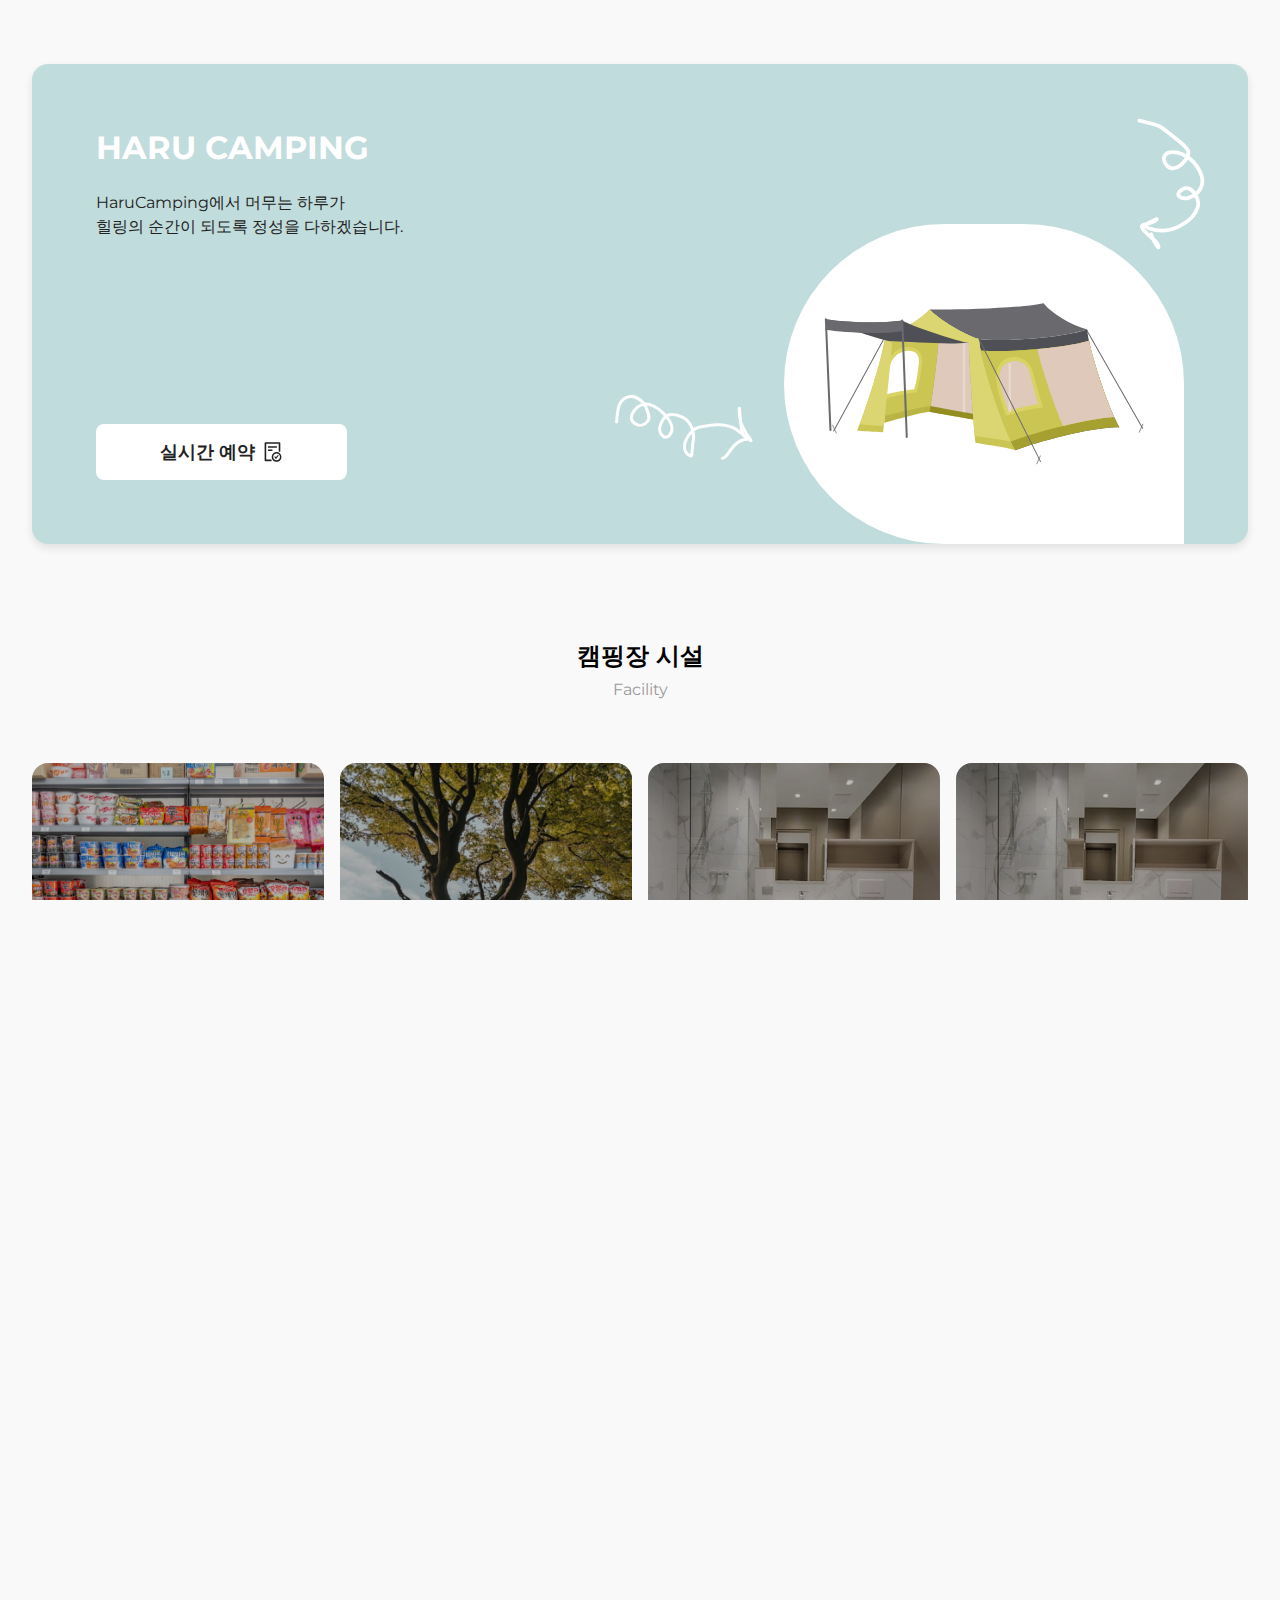
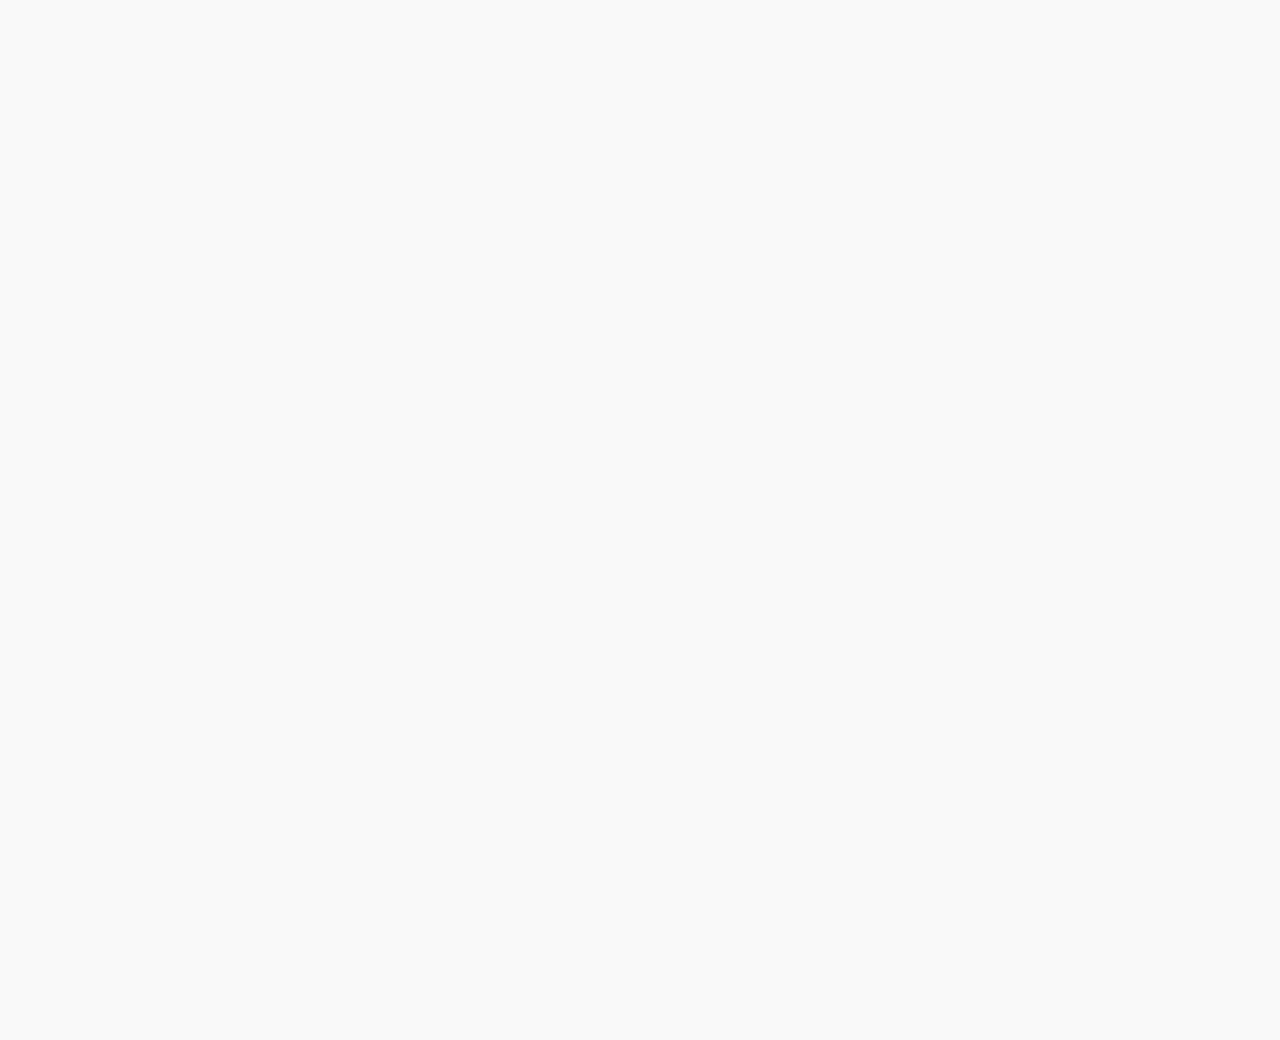
==== index.html @ 1211a619 "category del" ====
<!DOCTYPE html>
<html lang="ko">

<head>
    <title>HaruCamping</title>
    <meta charset="utf-8">
    <meta name="viewport" content="width=device-width, initial-scale=1.0, user-scalable=no, maximum-scale=1, viewport-fit=cover">

    <!-- 모바일 환경 설정 -->
    <meta name="color-scheme" content="light">
    <meta name="theme-color" content="#f9f9f9" media="(prefers-color-scheme: light)">
    <meta name="theme-color" content="#f9f9f9" media="(prefers-color-scheme: dark)">

    <!-- favicon -->
    <link rel="apple-touch-icon" sizes="180x180" href="images/Haru_auto-camping-logo.svg">
    <link rel="icon" type="image/png" sizes="96x96" href="images/Haru_auto-camping-logo.svg">
    <link rel="icon" type="image/png" sizes="32x32" href="images/Haru_auto-camping-logo.svg">
    <link rel="icon" type="image/png" sizes="16x16" href="images/Haru_auto-camping-logo.svg">

    <!-- <!- Google Fonts -> -->
    <link rel="stylesheet"
        href="https://fonts.googleapis.com/css2?family=Roboto:wght@100;200;300;400;500;600;700;900&display=swap">
    <link rel="stylesheet"
        href="https://fonts.googleapis.com/css2?family=Noto+Sans+KR:wght@100;200;300;400;500;600;700&display=swap">
    <link rel="stylesheet" type="text/css"
        href="https://cdn.jsdelivr.net/gh/orioncactus/pretendard/dist/web/static/pretendard.css" />
    <link
        href="https://fonts.googleapis.com/css2?family=Montserrat:ital,wght@0,100..900;1,100..900&family=Nanum+Myeongjo&display=swap" rel="stylesheet">


    <!-- Reset CSS and Custom Styles -->
    <link rel="stylesheet" href="css/common.css">
    <link rel="stylesheet" href="css/index.css">
    <link rel="stylesheet" href="css/layout.css">
    <link rel="stylesheet" href="css/reset.css">

    <script src="https://code.jquery.com/jquery-latest.min.js"></script>
    <script src="js/common.js"></script>
    <script src="js/index.js"></script>
    <script src="js/pages.js"></script>

</head>

<body>
    <div class="wrap">
        <header id="header-wrap">
        </header>
        <div id="popup" class="popup">
            <div class="dialog-inner">
                    <div class="popup-img">
                        <img src="images/building-5084075_1920.jpg" alt="popup-img">
                    </div>
                        <div class="close-btn-wrap">
                            <!-- <button class="detail-btn" type="button">
                                상세보기
                            </button> -->
                            <div class="no-show-wrap">
                                <label class="no-show-24hour">
                                    <input type="checkbox" id="no-show-today">
                                    24시간 동안 보지 않기
                                </label>
                                <button class="close-btn">닫기</button>
                            </div>
                        </div>
            </div>
        </div>
        <main class="banner-wrap">
            <div class="main-inner home-banner">
                <article class="inner-container">
                    <h2 class="banner-title">
                        HARU CAMPING
                        <p class="banner-desc">HaruCamping에서 머무는 하루가<br>힐링의 순간이 되도록 정성을 다하겠습니다.</p>
                    </h2>
                        <a class="reserve-btn" href="reservation.html">
                            실시간 예약
                            <i>
                                <img src="images/reserve-icon.svg" alt="arrow-right">
                            </i>
                        </a>
                    <div class="tent-content">
                        <i class="tent-arrow-top">
                            <img src="images/spring_arrow-top.svg" alt="텐트">
                        </i>
                        <div class="tent-wrap">
                            <!-- <div class="palette"> -->
                                <img src="images/tent-img.svg" alt="텐트">
                            <!-- </div> -->
                        </div>
                        <i class="tent-arrow-left">
                            <img src="images/spring_arrow-left.svg" alt="텐트">
                        </i>
                    </div>
                </article>
            </div>
        </main>
        <section class="facility-wrap index-layout">
            <div class="section-inner">
                <article class="inner-container" role="facility">
                    <h2 class="category-title">
                        캠핑장 시설
                        <p class="category-title-en">Facility</p>
                    </h2>
                        <ul class="facility-list card-list">
                            <li class="facility-card">
                                <a class="card-img" href="explore/mart.html">
                                    <img src="images/Mart.png" alt="매점 내부">
                                </a>
                                <div class="card-info">
                                    <span>매점</span>
                                    <p>Mart</p>
                                </div>
                            </li>
                            <li class="facility-card">
                                <a class="card-img" href="explore/amenities.html">
                                    <img src="images/rest area_bg.png" alt="매점 내부">
                                </a>
                                <div class="card-info">
                                    <span>편의시설</span>
                                    <p>Amenities</p>
                                </div>
                            </li>
                            <li class="facility-card">
                                <a class="card-img" href="explore/facility.html">
                                    <img src="images/toilet_bg.png" alt="매점 내부">
                                </a>
                                <div class="card-info">
                                    <span>산책로/포토존</span>
                                    <p>Rest Area</p>
                                </div>
                            </li>
                            <li class="facility-card">
                                <a class="card-img" href="explore/facility.html">
                                    <img src="images/toilet_bg.png" alt="매점 내부">
                                </a>
                                <div class="card-info">
                                    <span>미정</span>
                                    <p>UnKnown</p>
                                </div>
                            </li>
                        </ul>
                        <div class="moreview">
                            <a href="explore/facility.html" class="moreview-link">
                                View more
                                <i>
                                    <img src="images/ArrowRight.svg" alt="arrow-right">
                                </i>
                            </a>
                        </div>
                </article>
                <article class="inner-container phrase-layout" role="Phrase">
                    <div class="phrase-img">
                        <img src="images/phrase-img.png" alt="텐트">
                    </div>
                    <div class="phrase-desc">
                        <p class="phrase-title">HaruCamping</p>
                        <h2 class="phrase-slogan">
                            배우고자 하는 사람은 먼저 책을 읽고,<br>배운 것을 바로잡기 위해 여행을 떠나야 한다.
                        </h2>
                        <hr>
                        <p class="phrase-desc">
                            잊혀지지 않는 좋은 추억들로 <br>더 많이 채워지며 <br>즐거운 여행이 될 수 있기를 바랍니다.
                        </p>
                    </div>
                </article>
                <article class="inner-container rule-layout" role="Phrase">
                    <h2 class="category-title">
                        고객지원 및 소식
                        <p class="category-title-en">Help Center and Updates</p>
                    </h2>
                        <ul class="card-list rule-list">
                            <li class="card-item">
                                <a href="rule/info.html">
                                    <i class="rule-icon">
                                        <img src="images/info-icon.svg" alt="캠핑장 이용 시간">
                                    </i>
                                    <div class="card-info">
                                        <span>이용 안내</span>
                                        <p >Use Information</p>
                                    </div>
                                </a>
                            </li>
                            <li class="card-item">
                                <a href="rule/faq.html">
                                    <i class="rule-icon">
                                        <img src="images/faq-icon.svg" alt="캠핑장 이용 시간">
                                    </i>
                                    <div class="card-info">
                                        <span>자주묻는 질문</span>
                                        <p>FAQ</p>
                                    </div>
                                </a>
                            </li>
                            <li class="card-item">
                                <a href="rule/notice.html">
                                    <i class="rule-icon">
                                        <img src="images/Notice-icon.svg" alt="캠핑장 이용 시간">
                                    </i>
                                    <div class="card-info">
                                        <span>공지사항</span>
                                        <p>Notice</p>
                                    </div>
                                </a>
                            </li>
                        </ul>
                </article>
                <article class="inner-container map-layout" role="Phrase">
                    <h2 class="category-title">
                        캠핑장 배치도
                        <p class="category-title-en">Layout Map</p>
                    </h2>
                    <div class="map-wrap">
                            <a class="view-detail" href="map.html">View detail
                                    <i><img src="images/chevron-right.svg" alt="arrow-right"></i>
                            </a>
                            <div class="map"><img src="images/camping_map.svg" alt="캠핑장 배치도"></div>
                        </div>
                </article>
            </div>
        </section>
        <footer id="footer-wrap">
        </footer>
    </div>
</body>

</html>
---- css/common.css ----
html {
    scroll-behavior: smooth;
    /* scroll-padding-top: 144px; */
}

#view-category {
    scroll-margin-top: 240px;
}

#header-wrap {
    position: sticky;
    top: 0;
    margin-inline: auto;
    /* margin-top: 32px; */
    z-index: 99;
    padding: 32px 32px 0 32px;
    display: flex;
    width: 100%;
    justify-content: center;
    box-sizing: border-box;
    font-family: "Montserrat", sans-serif;
    color: var(--general-text-color);

    .header_inner {
        margin: 0 auto;
        width: 100%;
        padding: 16px 32px;
        max-width: 1280px;
        background-color: var(--point-bgc);
        box-shadow: var(--general-box-shadow);
        display: flex;
        height: 80px;
        justify-content: space-between;
        align-items: center;
        border-radius: 16px;
        backdrop-filter: blur(8px);

        .header-left {
            display: flex;
            align-items: center;
            gap: 32px;

            .header-logo {
                display: flex;
                align-items: center;

                a {
                    min-width: 96px;

                    img {
                        width: 100%;
                        height: 100%;
                    }
                }
                span {
                    display: flex;
                    font-size: 2rem;
                    font-weight: 700;
                    p {
                        font-size: 1rem;
                    }
                }
            }

            ul.nav-list {
                display: flex;
                align-items: center;
                gap: 16px;

                li {
                    position: relative;
                    display: flex;
                    justify-content: center;
                    align-items: center;
                    width: 80px;
                    height: 48px;
                    cursor: pointer;

                    &::after {
                        content: '';
                        position: absolute;
                        bottom: 0;
                        left: 50%;
                        width: 0;
                        height: 3px;
                        background-color: #222;
                        transition: width 0.3s ease;
                        transform: translateX(-50%);
                    }

                    &:hover {

                        &::after {
                            width: 100%;
                        }

                        .nav-2depth-wrap {
                            display: flex;
                            opacity: 1;
                            visibility: visible;
                            transform: translateY(0);
                            transition: opacity 0.5s, visibility 0.5s, transform 0.5s;

                            .nav-2depth {
                                transition: opacity 0.5s, visibility 0.5s, transform 0.5s;

                                a:hover {
                                    /* color: #fff; */
                                    background-color: var(--general-bgc);
                                }
                            }

                        }
                    }

                    .nav-name {
                        font-size: 1rem;
                        font-weight: 600;
                        cursor: pointer;
                        font-size: 1rem;
                        line-height: 1.5;

                    }

                    .nav-2depth-wrap {
                        position: absolute;
                        top: 100%;
                        display: flex;
                        opacity: 0;
                        visibility: hidden;
                        min-width: fit-content;

                        /* test code */
                        /* opacity: 1; */
                        /* visibility: visible; */

                        padding-top: 32px;
                        width: 100%;
                        transform: translateY(-16px);

                        .nav-2depth {
                            background-color: var(--point-bgc);
                            padding: 4px;
                            gap: 4px;
                            border-radius: 8px;
                            width: 100%;
                            display: flex;
                            flex-direction: column;
                            gap: 4px;
                            box-shadow: var(--general-box-shadow);
                        }

                        a {
                            padding: 8px 12px;
                            width: 100%;
                            font-size: 1rem;
                            border-radius: 4px;
                            text-wrap: nowrap;
                        }
                    }

                }

            }
        }
    }

    .header-right {
        display: none;
        align-items: center;
        gap: 24px;

        .mobile-menu {

            button {
                min-width: 24px;
                min-height: 24px;
                display: flex;
                justify-content: center;
                align-items: center;
            }
        }

    }
}

#footer-wrap {
    z-index: 999;
    background-color: #fff;
    padding: 64px 32px;
    font-family: "Montserrat", sans-serif;

    .footer-inner {
        display: flex;
        flex-direction: column;
        gap: 32px;
        margin: 0 auto;
        width: 100%;
        max-width: 1280px;

        .footer-desc {
            display: flex;
            justify-content: space-between;

            .footer-left {
                display: flex;
                flex-direction: column;
                gap: 32px;

                .faq-list {
                    display: flex;
                    gap: 32px;

                    li {
                        position: relative;
                        display: flex;
                        align-items: center;

                        &:not(:last-child)::after {
                            position: absolute;
                            content: '';
                            display: block;
                            width: 1px;
                            height: 16px;
                            background-color: #222;
                            right: -16px;
                            top: 50%;
                            transform: translateY(-50%);
                        }
                    }
                }

                .info-list {
                    display: flex;
                    flex-direction: column;
                    gap: 8px;

                    p {
                        font-size: 1rem;
                        line-height: 1.25;
                        color: var(--sub-text-color-666);

                        &.info-name {
                            font-weight: 700;
                            color: var(--general-text-color);
                        }
                    }
                }

                .sns-list {
                    display: flex;
                    gap: 16px;

                    li {
                        a {
                            width: 32px;
                            height: 32px;
                            border-radius: 50%;
                            background-color: #eee;
                            display: flex;
                            justify-content: center;
                            align-items: center;
                        }
                    }
                }
            }

            .footer-right {
                display: flex;
                flex-direction: column;
                gap: 16px;

                .support {
                    display: flex;
                    flex-direction: column;
                    gap: 16px;
                    font-size: 1rem;

                    b {
                        color: var(--general-text-color);
                    }

                    p {
                        color: var(--sub-text-color-666);
                    }
                }
            }
        }
        .footer-copyright {
            display: flex;
            /* justify-content: center; */
            font-size: 12px;
            color: var(--sub-text-color-999);
        }

    }
}




@media (max-width: 768px) {
    html {
        font-size: 14px;
    }

    #view-category {
        scroll-margin-top: 144px;
    }

    #header-wrap {
        padding: 16px 16px 0 16px;
        top: 0;
        /* margin-top: 16px; */
        .header_inner {
            padding: 0 16px;
            height: 64px;
            border-radius: 8px;

            .header-left {
                .header-logo {
                    a {
                        min-width: 64px;
                    }
                }
            }

            .header-nav {
                display: none;
            }

            .header-right {
                display: flex;
                position: relative;
                .mobile-menu {
                    .menu-btn {
                        background: url("../images/tab_menu.svg") center / contain no-repeat;
                        &.active {
                            background: url("../images/close-icon.svg") center / contain no-repeat;
                        }
                    }

                    .menu-list {
                        position: absolute;
                        padding: 8px;
                        background-color: #fff;
                        box-shadow: var(--general-box-shadow);
                        border-radius: 8px;
                        top: 54px;
                        right: -16px;
                        display: none;
                        flex-direction: column;
                        width: calc(100vw - 32px);

                        &.active {
                            display: flex;
                        }

                        li {
                            width: 100%;


                            .menu-category {
                                display: flex;
                                align-items: center;
                                justify-content: space-between;
                                /* text-wrap: nowrap; */
                                width: 100%;
                                padding: 12px 16px;
                                border-radius: 4px;
                                font-size: 16px;
                        /* margin-bottom: 8px; */

                                /* line-height: 1.5; */

                                

                                &.active {
                                    background-color: #efefef;
                                }

                                .accordion-arrow {
                                    width: 18px;
                                    height: 18px;
                                    display: flex;
                                    justify-content: center;
                                    align-items: center;
                                    background: url("../images/chevron-right.svg") center / contain no-repeat;
                                    transform: rotate(90deg);
                                    transition: transform 0.3s ease;

                                    &.active {
                                        transform: rotate(-90deg);
                                    }
                                }

                                &:hover {
                                    background-color: #efefef;
                                }

                            }
                            .menu-list-2depth {
                                display: none;
                                flex-direction: column;
                                justify-content: flex-start;
                                align-items: flex-start;
                                gap: 4px;
                                width: calc(100vw - 48px);
                                transition: transform 0.3s ease;

                                a {
                                    display: flex;
                                    justify-content: flex-start;
                                    padding: 12px 32px;
                                    width: 100%;
                                    text-wrap: nowrap;
                                }

                                &.active {
                                    display: flex;
                                }
                            }
                        }
                    }
                }
            }
        }
    }

    #footer-wrap {
        padding: 32px 16px;

        .footer-inner {
            gap: 16px;

            .footer-desc {
                flex-direction: column;
                gap: 32px;

                .footer-left {
                    gap: 16px;
                    .faq-list {
                        gap: 16px;

                        li {

                            a {
                                line-height: 1.25;
                            }
                            &:not(:last-child)::after {
                                height: 1rem;
                                right: -8px;
                            }
                        }
                    }
                }
            }
        }
    }
}
---- css/index.css ----
/* 메인 페이지 스타일 */
#popup{
    position: absolute;
    top: 0;
    left: 0;
    /* width: 100%; */
    /* height: 100%; */
    /* background-color: rgba(0, 0, 0, 0.5); */
    z-index: 99;
    padding: 16px;
    display: none;

    .dialog-inner{
        position: sticky;
        padding: 8px;
        background-color: #fff;
    box-shadow: var(--general-box-shadow);

        width: 100%;
        max-width: 480px;
        border-radius: 8px;
        display: flex;
        flex-direction: column;
        justify-content: center;
        align-items: center;
        gap: 8px;

        .popup-img{
            width: 100%;
            height: 100%;
            overflow: hidden;
            border-radius: 4px;
        }

        .close-btn-wrap{
            display: flex;
            justify-content: center;
            flex-direction: column;
            align-items: center;
            gap: 16px;
            width: 100%;

            .detail-btn{
                width: 100%;
                flex-grow: 1;
                text-align: center;
                padding: 16px;
                border-radius: 8px;
                background: var(--primary-color);
                color: #fff;
                font-size: 16px;
            }
            .no-show-wrap{
                display: flex;
                justify-content: space-between;
                align-items: center;
                /* padding-inline: 8px; */
                gap: 8px;
                width: 100%;
                padding: 8px 0 0 8px;
                border-top: 1px solid #efefef;

                .no-show-24hour{
                    display: flex;
                    align-items: center;
                    gap: 8px;
                    font-size: 14px;

                    &:hover{
                        input{
                            cursor: pointer;
                        }
                    }
                }

                .close-btn{
                    /* width: 100%; */
                /* flex-grow: 1; */
                text-align: center;
                padding: 8px 16px;
                border-radius: 4px;
                background: var(--primary-color);
                color: #fff;
                font-size: 16px;

                &:hover{
                    background-color: var(--primary-color-hover);
                    transition: background-color 0.3s ease;
                }
                }
            }
        }

        
    }
}

main {
    padding: 32px;
    font-family: var(--common-font);

    .home-banner {
        position: relative;
        display: flex;
        flex-direction: column;
        margin: 0 auto;
        max-width: 1280px;
        gap: 16px;
        height: 480px;
        padding: 64px;
        overflow: hidden;
        border-radius: 16px;
        background-color: var(--primary-color);
        box-shadow: var(--general-box-shadow);

        .inner-container {
            position: relative;
            display: flex;
            flex-direction: column;
            justify-content: space-between;
            gap: 16px;
            z-index: 1;
            flex-grow: 1;

            .banner-title {
                display: flex;
                flex-direction: column;
                gap: 24px;
                width: 100%;
                font-size: 2rem;
                font-weight: 700;
                color: #fff;

                p {
                    font-size: 1.125rem;
                    font-weight: normal;
                    line-height: 1.75;
                    color: #222;
                }
            }

            /* .reserve-btn {
                display: flex;
                justify-content: center;
                align-items: center;
                gap: 8px;
                margin-right: auto;
                padding: 16px 64px;
                border-radius: 8px;
                background-color: var(--point-bgc);
                color: var(--general-text-color);
                font-size: 1.125rem;
                font-weight: 600;

                i{
                    display: flex;
                    align-items: center;
                    justify-content: center;
                    width: 1.25rem;
                }

                &:hover{
                    box-shadow: var(--general-box-shadow);
                    transition: background-color 0.3s ease;
                }
            } */

            .tent-content {
                position: absolute;
                display: flex;
                justify-content: center;
                align-items: center;
                bottom: -64px;
                right: 0;
                transform: translateY(0);

                i {
                    position: absolute;

                    &.tent-arrow-top {
                        right: -32px;
                        top: -40%;
                        scale: 0.75;
                    }
                    &.tent-arrow-left {
                        scale: 0.75;
                        top: 50%;
                        left: -48%;
                    }
                }
                .tent-wrap {
                    position: relative;
                    width: 400px;
                    height: 320px;
                    background: var(--point-bgc);
                    border-radius: 160px 160px 0 160px;
                    overflow: hidden;

                    img {
                        position: absolute;
                        top: 50%;
                        left: 50%;
                        transform: translate(-50%, -50%);
                        width: 320px;
                    }
                }

            }
        }
    }
}

section.index-layout {
    padding: 64px 32px;
    position: relative;

    &:before {
        content: "";
        position: absolute;
        bottom: 0;
        left: 50%;
        transform: translateX(-50%);
        width: 100%;
        max-width: 1280px;
        height: 1px;
        /* background-color: #a9a9a9; */
    }

    .section-inner {
        gap: 128px;

        .inner-container {

            /* 캠핑장 시설 */
            .card-list {
                display: flex;
                gap: 16px;

                li {
                    width: 100%;
                    display: flex;
                    flex-direction: column;
                    align-items: center;
                    gap: 16px;

                    .card-img {
                        position: relative;
                        border-radius: 16px;
                        overflow: hidden;
                        max-height: 240px;
                        width: 100%;
                        height: 100%;

                        img {
                            transition: all 0.25s;
                            width: 100%;
                            height: 100%;
                            object-fit: cover;
                        }

                        &::after {
                            content: "";
                            position: absolute;
                            top: 0;
                            left: 0;
                            width: 100%;
                            height: 100%;
                            background-color: rgba(0, 0, 0, 0.25);
                        }

                        &:hover {
                            img {
                                transform: scale(1.05);
                            }

                            &::after {
                                opacity: 0;
                                transition: opacity 0.25s;
                            }
                        }
                    }

                    .card-info {
                        display: flex;
                        flex-direction: column;
                        justify-content: center;
                        align-items: center;
                        width: fit-content;
                        margin: 0 auto;

                        span {
                            font: bold 1.125rem/1.5 "Noto Sans KR";
                            color: var(--general-text-color);
                        }
                        p {
                            font: normal 1rem/1.5 "Noto Sans KR";
                            color: var(--sub-text-color-999);
                        }
                    }

                }

                &.rule-list {
                    border-radius: 16px;

                    li {
                        border-radius: 16px;
                        box-shadow: var(--general-box-shadow);
                        background-color: var(--point-bgc);
                        width: 100%;
                        transition: transform 0.3s ease;

                        a {
                            width: 100%;
                            display: flex;
                            flex-direction: column;
                            justify-content: center;
                            align-items: center;
                            padding: 32px;
                            gap: 16px;
                        }
                    }

                    &:hover {
                        li {

                            &:not(:hover) {
                                background-color: #f9f9f9;
                                transform: scale(0.975);
                            }

                            &:hover {
                                .rule-icon {
                                    transform: scale(1.125);
                                }
                            }
                        }
                    }

                    .rule-icon {
                        padding: 16px;
                        width: fit-content;
                        border-radius: 50%;
                        background-color: var(--primary-color);
                        transition: transform 0.3s ease;
                    }
                }

            }
            .moreview {
                display: flex;
                justify-content: center;
                /* margin-top: 16px; */

                .moreview-link {
                    background-color: var(--primary-color);
                    border-radius: 8px;
                    padding: 16px 24px;
                    display: flex;
                    align-items: center;
                    justify-content: center;
                    gap: 8px;
                    color: #fff;
                    font-size: 1rem;
                    font-weight: 600;

                    &:hover {
                        background-color: var(--primary-color-hover);
                        transition: background-color 0.3s;
                    }

                    i {
                        width: 24px;
                        height: 24px;
                    }

                }
            }

            /* 문구 */
            &.phrase-layout {
                display: flex;
                flex-direction: row;
                gap: 32px;
                background-color: var(--point-bgc);
                padding: 32px;
                border-radius: 16px;
                box-shadow: var(--general-box-shadow);
                /* font-family: 'Nanum Myeongjo', serif; */
                font-family: "Cafe24Oneprettynight", sans-serif;

                > div {
                    width: calc(50% - 8px);
                }

                .phrase-img {
                    overflow: hidden;
                    border-radius: 8px;
                    height: 320px;

                    img {
                        width: 100%;
                        height: 100%;
                        object-fit: cover;
                    }
                }

                .phrase-desc {
                    display: flex;
                    justify-content: center;
                    flex-direction: column;
                    gap: 32px;
                    line-height: 1.5;

                    .phrase-title {
                        font-size: 1.125rem;
                        /* font-weight: 700; */
                        color: var(--general-text-color);
                    }

                    .phrase-slogan {
                        font-size: 1.25rem;
                        font-weight: 700;
                        color: var(--general-text-color);
                        justify-content: flex-start;
                    }

                    hr {
                        width: 64px;
                    }

                    .phrase-desc {
                        font-size: 0.875rem;
                        color: var(--general-text-color);
                    }

                }
            }

            &.map-layout {
                font-family: "Montserrat", sans-serif;

                .map-wrap{
                    display: flex;
                    flex-direction: column;
                    gap: 16px;

                    .view-detail{
                        display: flex;
                        align-items: center;
                        gap: 8px;
                        align-items: center;
                        width: fit-content;
                        margin-left: auto;
                        text-align: right;
                        font-size: 1.125rem;
                        /* font-weight: 600; */
                        color: var(--general-text-color);

                        i{
                            display: flex;
                            align-items: center;
                            justify-content: center;
                            width: 18px;
                            height: 18px;
                            transition: transform 0.3s ease;
                        }

                            &:hover{
                                i{
                                    transform: translateX(4px);
                                }
                            }
                    }
                    .map {
                        overflow: hidden;
                        border-radius: 16px;
                        box-shadow: var(--general-box-shadow);
    
                        img {
                            width: 100%;
                            height: 100%;
                            object-fit: cover;
                        }
    
                    }
                }


            }
        }
    }
}

@media (max-width: 768px) {

    #popup{
        .dialog-inner{
            max-width: 100%;
        }
    }
    main{
        padding: 16px;

        .home-banner{
            padding: 32px !important; 
            border-radius: 8px;
            height: fit-content;
            height: fit-content !important;

            .inner-container{
                gap: 16px;

                .banner-title{
                    order: -2;
                    font-size: 1.5rem;
                    gap: 16px;

                    .banner-desc{
                        font-size: 1rem;
                    }
                }

                .tent-content{
                    order: -1;
                    position: relative;
                    bottom: unset;

                    z-index: -1;

                    i{
                        display: none;
                    }
                    .tent-wrap{
                        border-radius: 0;
                        overflow: visible;
                        background-color: transparent;
                        width: 400px;
                        height: 160px;
                        /* height: 100%; */

                        img{
                            width: 100%;
                            height: 100%;
                            /* object-fit: cover; */
                            opacity: 0.5;
                        }
                    }

                }

                /* .reserve-btn{
                    width: 100%;
                    font-size: 1rem;
                } */
            }
        }
    }
    section.index-layout{
        padding: 32px 16px;

        .section-inner{
            gap: 64px;

            .inner-container{
                gap: 32px;

                .moreview{
                    .moreview-link{
                        padding: 12px 20px;

                        i{
                            width: 20px;
                            height: 20px;
                        }
                    }
                }

                .card-list{
                    /* flex-direction: column; */
                    flex-wrap: wrap;
                    gap: 16px;

                    li{
                        width: calc((100% - 16px) / 2);

                        .card-info{
                            span{
                                font-size: 1rem;
                                line-height: 1.25;
                            }
                            p{
                                font-size: 0.875rem;
                            }
                        }

                        .card-img{
                            border-radius: 8px;
                            max-height: 160px;
                        }
                    }

                    &.rule-list{
                        li{
                            border-radius: 8px;
                            a{
                                flex-direction: row;
                                padding: 16px;

                                .rule-icon{
                                    box-sizing: border-box;

                                    img{
                                        width: 32px;
                                        height: 32px;
                                    }
                                }
                                .card-info{
                                    align-items: flex-start;
                                    text-align: left;
                                    margin-inline: 0 auto;
                                    gap: 8px;
                                }
                            }
                        }
                    }
                }

                &.phrase-layout{
                    flex-direction: column;
                    padding: 16px;
                    border-radius: 8px;

                    > div{
                        width: 100%;
                    }

                    .phrase-img{
                        height: 160px;
                        border-radius: 4px;
                    }

                    .phrase-desc{
                        gap: 16px;

                        .phrase-title{
                            font-size: 1rem;
                        }

                        .phrase-slogan{
                            font-size: 1.125rem;
                        }

                        .phrase-desc{
                            font-size: 0.875rem;

                            br{
                                display: none;
                            }
                        }
                    }
                }

                &.map-layout{
                    .map-wrap{
                        gap: 8px;

                        .view-detail{
                            font-size: 1rem;
                            gap: 4px;

                            i{
                                width: 14px;
                                height: 14px;
                            }
                        }

                        .map{
                            border-radius: 8px;
                        }
                    }
                }
            }
        }
    }
}
---- css/layout.css ----
main {
    padding: 32px;

    .main-inner {
        position: relative;
        display: flex;
        flex-direction: column;
        margin: 0 auto;
        max-width: 1280px;
        display: flex;
        flex-direction: column;
        justify-content: flex-start;
        gap: 16px;
        height: 480px;
        padding: 64px;
        overflow: hidden;
        border-radius: 16px;

        &.mart-banner{
            background: url("../images/camping_banner.png") no-repeat center center / cover;

            &:after {
                content: "";
                position: absolute;
                top: 0;
                left: 0;
                width: 100%;
                height: 100%;
                background-color: rgba(0, 0, 0, 0.25);
            }
        }


        

        .inner-container {
            display: flex;
            flex-direction: column;
            justify-content: space-between;
            gap: 16px;
            flex: 1;

            

            z-index: 1;

            .banner-title {
                display: flex;
                flex-direction: column;
                gap: 24px;
                width: 100%;
                font-size: 2rem;
                font-weight: 700;
                color: #fff;

                p {
                    font-size: 1rem;
                    font-weight: normal;
                    line-height: 1.5;
                    /* color: #666; */
                }
            }

            .reserve-btn {
                display: flex;
                justify-content: center;
                align-items: center;
                gap: 8px;
                margin-right: auto;
                padding: 16px 64px;
                border-radius: 8px;
                background-color: var(--point-bgc);
                color: var(--general-text-color);
                font-size: 1.125rem;
                font-weight: 600;
    
                i{
                    display: flex;
                    align-items: center;
                    justify-content: center;
                    width: 1.25rem;
                }
    
                &:hover{
                    /* background-color: var(--point-bgc-hover); */
                    box-shadow: var(--general-box-shadow);
                    transition: background-color 0.3s ease;
                }
            }
        }
    }
}

/* pages */
section {
    padding: 64px 32px;

    &.category-wrap {
        background-color: var(--point-bgc);
    }

    .section-inner {
        max-width: 1280px;
        width: 100%;
        margin: 0 auto;
        display: flex;
        flex-direction: column;
        justify-content: center;
        gap: 128px;

        h2 {
            display: flex;
            justify-content: center;
        }



        .inner-container {
            display: flex;
            flex-direction: column;
            justify-content: center;
            gap: 64px;

            

            .category-title {
                display: flex;
                flex-direction: column;
                text-align: center;
                gap: 8px;
                font-size: 1.5rem;
                width: fit-content;
                margin: 0 auto;

                .category-title-en {
                    font-size: 1rem;
                    color: var(--sub-text-color-999);
                    font-weight: 400;
                }
            }
            .content-title {
                display: flex;
                flex-direction: column;
                align-items: center;
                gap: 8px;
                font-size: 1.5rem;
                width: fit-content;
                margin: 0 auto;
                scroll-margin-top: 160px;


                .category-title-en {
                    font-size: 1rem;
                    color: var(--sub-text-color-999);
                }
            }
        }
    }
}

.category-list {
    display: flex;
    gap: 16px;
    justify-content: center;
    flex-wrap: wrap;


    input[type="radio"] {
        display: none;

        &:checked + label {
            background-color: #C1DCDC;
            color: #ffffff;

            p{
                color: #fff;
            }
        }
    }

    label {
        display: flex;
        flex-direction: column;
        text-align: center;
        justify-content: center;
        padding: 16px 32px;
        border: 1px solid #efefef;
        border-radius: 16px;

        cursor: pointer;
        line-height: 1.5;
        text-wrap: nowrap;
        font-size: 1rem;
        color: var(--general-text-color);
        font-weight: bold;
        flex: 1 1 148px;
        margin: 0;
        
        &.comming-soon{
            position: relative;
            color: rgba(0, 0, 0, 0.2);
            border: none;
            pointer-events:none;
            user-select: none;

            &:hover{
                background-color: inherit;
            }

            p{
                color: rgba(0, 0, 0, 0.2);
            }

            &::after{
                content: "coming soon";
                position: absolute;
                border-radius: 16px;
                color: #fff;
                font: 400 1rem/1.5 "Noto Sans KR";
                top: 50%;
                left: 50%;
                transform: translate(-50%, -50%);
                width: 100%;
                height: 100%;
                background-color: rgba(0, 0, 0, 0.5);
                z-index: 1;
                display: flex;
                align-items: center;
                justify-content: center;

            }
        }

        p{
            font-weight: normal;
            font-size: 0.875rem;
            color: var(--sub-text-color-999);
            line-height: 1.5;
            margin: 0 !important;
        }

        &:hover {
            background-color: #f4f4f4;
        }
    }
}

.content-wrap {
    background-color: var(--general-bgc);

    .inner-container {

        .content-description {
            display: flex;
            flex-direction: column;
            gap: 64px;

            li {
                display: flex;
                flex-direction: column;
                gap: 24px;

                .time-info {
                    display: flex;
                    /* flex-direction: column; */
                    gap: 32px;
                }

                span {
                    font-size: 1.25rem;
                    font-weight: 700;

                    + p {
                        line-height: 1.5;
                        font-size: 1.25rem;
                        color: var(--sub-text-color-666);
                    }
                }

                .list-desc{
                    display: flex;
                    flex-wrap: wrap;
                    gap: 16px;

                    p{
                        padding: 8px 16px;
                        background-color: var(--primary-color);
                        font-size: 1rem;
                        color: var(--general-text-color);
                        border-radius: 8px;
                        color: #fff;
                    }
                }

                .Precautions {
                    list-style: disc;
                    /* padding-left: 8px; */
                    margin: 0;
                    display: flex;
                    flex-direction: column;
                    gap: 8px;

                    p {
                        position: relative;
                        margin-left: 16px;
                        font-size: 1.125rem;
                        color: var(--sub-text-color-666);
                        vertical-align: middle;

                        &:before {
                            position: absolute;
                            left: -16px;
                            content: "•";
                            margin-right: 8px;
                        }

                    }
                }
            }

        }

        .content-card {
            display: flex;
            flex-wrap: wrap;
            gap: 32px;

            li {
                width: calc((100% - 32px)/2);
                /* height: 320px; */
                aspect-ratio: 1/1;
                max-height: 288px;
                /* aspect-ratio: 3/2; */
                background-color: #f91;
                border-radius: 16px;
                overflow: hidden;
                box-shadow: var(--general-box-shadow);

                img {
                    width: 100%;
                    height: 100%;
                    object-fit: cover;
                    /* object-position: center 100%; */
                }
            }
        }
    }
}

@media (max-width: 768px) {
    
    main {
        padding: 16px;

        .main-inner{
            border-radius: 8px;
            padding: 32px;
            height: 320px;

            .inner-container{
                .reserve-btn{
                    width: 100%;
                    font-size: 1rem;
                }
            }
        }
    }
    section {
        padding: 32px 16px;

        .section-inner{
            gap: 32px;

            .inner-container{
                gap: 32px;

                .category-list{
                    gap: 8px;

                    label{
                        padding: 12px 16px;
                        border-radius: 8px;

                        &::after{
                            border-radius: 8px;
                        }
                    }
                }

                .content-card{
                    gap: 16px;
                    
                    li{
                        width: calc((100% - 16px)/2);
                        border-radius: 8px;
                    }
                }
            }
        }
    }
}
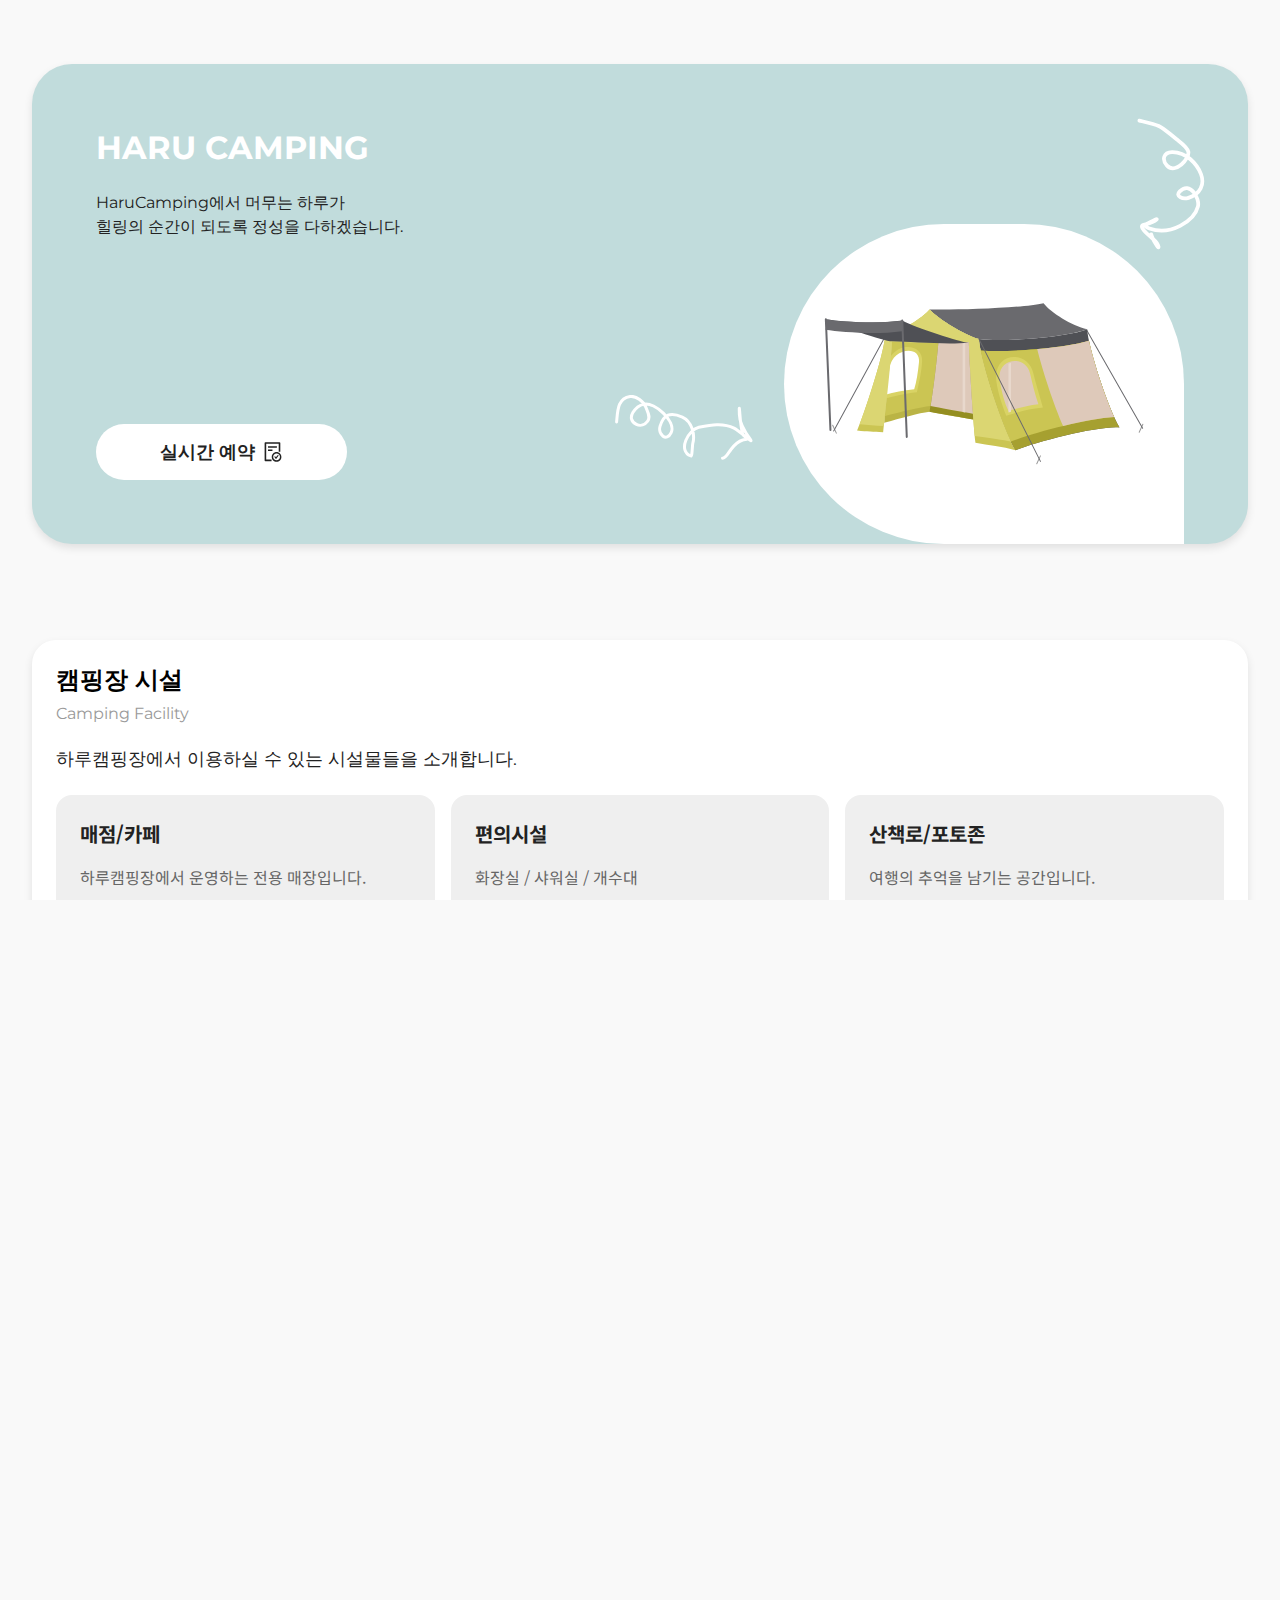
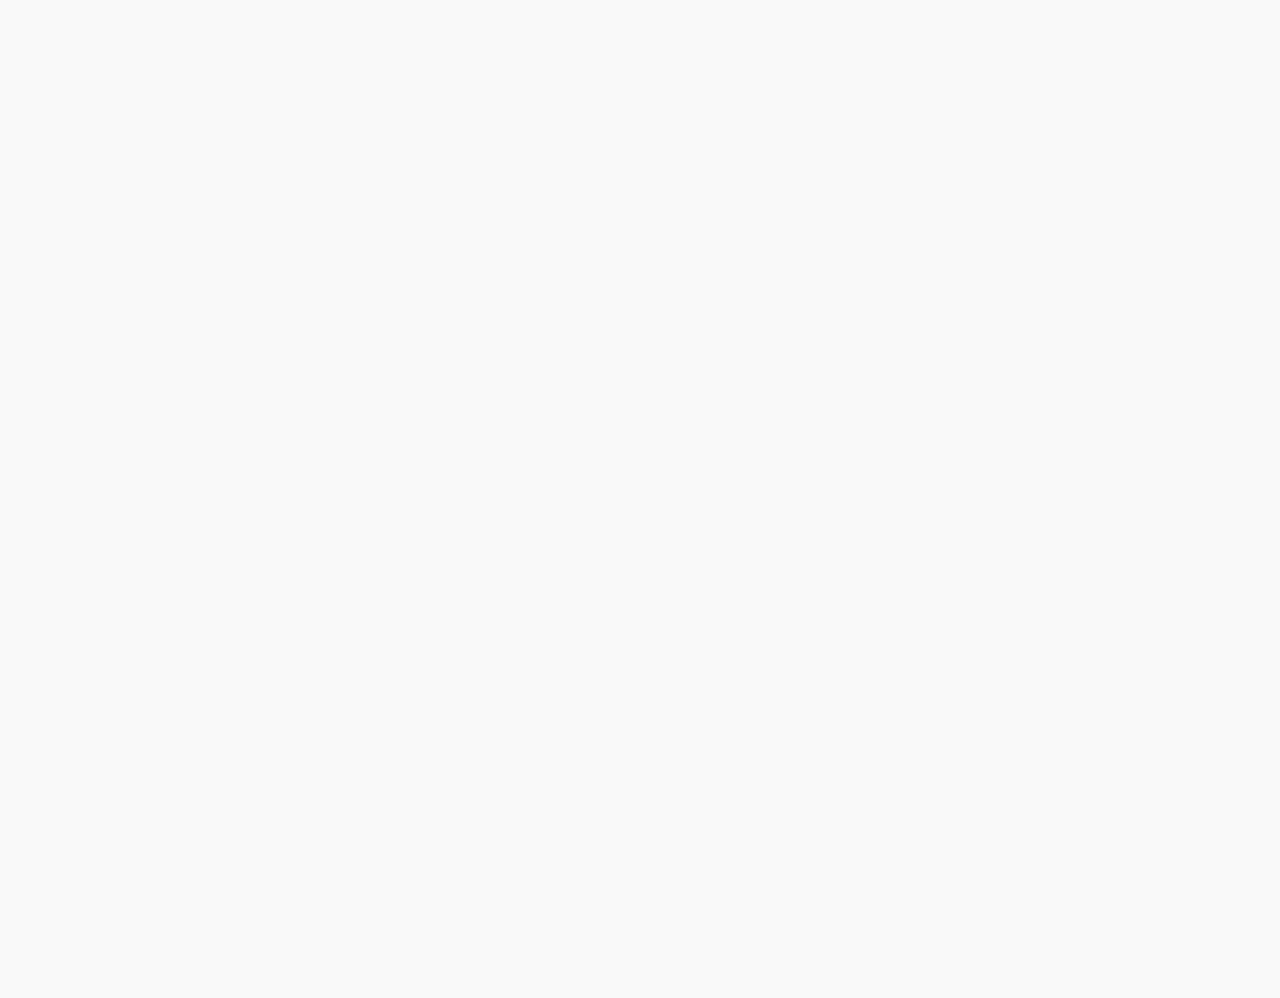
==== commit 384a0e7b: "레이아웃 변경" ====
--- a/index.html
+++ b/index.html
@@ -16,6 +16,11 @@
     <link rel="icon" type="image/png" sizes="96x96" href="images/Haru_auto-camping-logo.svg">
     <link rel="icon" type="image/png" sizes="32x32" href="images/Haru_auto-camping-logo.svg">
     <link rel="icon" type="image/png" sizes="16x16" href="images/Haru_auto-camping-logo.svg">
+
+    <script type="module">
+        import { initializeRoutes } from './components/routes.js';
+        initializeRoutes();
+    </script>
 
     <!-- <!- Google Fonts -> -->
     <link rel="stylesheet"
@@ -95,49 +100,80 @@
         </main>
         <section class="facility-wrap index-layout">
             <div class="section-inner">
+
+                <!-- new layout backup -->
                 <article class="inner-container" role="facility">
-                    <h2 class="category-title">
-                        캠핑장 시설
-                        <p class="category-title-en">Facility</p>
-                    </h2>
-                        <ul class="facility-list card-list">
-                            <li class="facility-card">
-                                <a class="card-img" href="explore/mart.html">
-                                    <img src="images/Mart.png" alt="매점 내부">
-                                </a>
-                                <div class="card-info">
-                                    <span>매점</span>
-                                    <p>Mart</p>
-                                </div>
-                            </li>
-                            <li class="facility-card">
-                                <a class="card-img" href="explore/amenities.html">
-                                    <img src="images/rest area_bg.png" alt="매점 내부">
-                                </a>
-                                <div class="card-info">
-                                    <span>편의시설</span>
-                                    <p>Amenities</p>
-                                </div>
-                            </li>
-                            <li class="facility-card">
-                                <a class="card-img" href="explore/facility.html">
-                                    <img src="images/toilet_bg.png" alt="매점 내부">
-                                </a>
-                                <div class="card-info">
-                                    <span>산책로/포토존</span>
-                                    <p>Rest Area</p>
-                                </div>
-                            </li>
-                            <li class="facility-card">
-                                <a class="card-img" href="explore/facility.html">
-                                    <img src="images/toilet_bg.png" alt="매점 내부">
-                                </a>
-                                <div class="card-info">
-                                    <span>미정</span>
-                                    <p>UnKnown</p>
-                                </div>
-                            </li>
-                        </ul>
+                    <div class="freeview-wrap">
+                        <div class="content-title-wrap">
+                            <h2 class="content-title">
+                                캠핑장 시설
+                                <p class="content-title-en">Camping Facility</p>
+                            </h2>
+                            <span class="content-desc">
+                                하루캠핑장에서 이용하실 수 있는 시설물들을 소개합니다.
+                            </span>
+                        </div>
+                            <ul class="facility-list card-list">
+                                
+                                <li class="facility-card">
+                                    <a class="card-img" href="explore/mart.html">
+                                        <!-- <img src="images/Mart.png" alt="매점 내부"> -->
+                                        <div class="card-info">
+                                            <span>매점/카페</span>
+                                            <p>하루캠핑장에서 운영하는 전용 매장입니다.</p>
+                                        </div>
+                                        <div class="card-info-icon">
+                                            <img src="images/cart-icon.svg" alt="매점 내부">
+                                        </div>
+                                    </a>
+                                </li>
+                                <li class="facility-card">
+                                    <a class="card-img" href="explore/mart.html">
+                                        <!-- <img src="images/Mart.png" alt="매점 내부"> -->
+                                        <div class="card-info">
+                                            <span>편의시설</span>
+                                            <p>화장실 / 샤워실 / 개수대</p>
+                                        </div>
+                                        <div class="card-info-icon">
+                                            <img src="images/cart-icon.svg" alt="매점 내부">
+                                        </div>
+                                    </a>
+                                </li>
+                                <li class="facility-card">
+                                    <a class="card-img" href="explore/mart.html">
+                                        <!-- <img src="images/Mart.png" alt="매점 내부"> -->
+                                        <div class="card-info">
+                                            <span>산책로/포토존</span>
+                                            <p>여행의 추억을 남기는 공간입니다.</p>
+                                        </div>
+                                        <div class="card-info-icon">
+                                            <img src="images/cart-icon.svg" alt="매점 내부">
+                                        </div>
+                                    </a>
+                                </li>
+                                <li class="facility-icon">
+                                    <img src="images/facility-icon.svg" alt="캠핑장 시설">
+                                </li>
+                                <!-- <li class="facility-card">
+                                    <a class="card-img" href="explore/amenities.html">
+                                        <img src="images/rest area_bg.png" alt="매점 내부">
+                                    </a>
+                                    <div class="card-info">
+                                        <span>편의시설</span>
+                                        <p>Amenities</p>
+                                    </div>
+                                </li>
+                                <li class="facility-card">
+                                    <a class="card-img" href="explore/facility.html">
+                                        <img src="images/toilet_bg.png" alt="매점 내부">
+                                    </a>
+                                    <div class="card-info">
+                                        <span>카페</span>
+                                        <p>Cafe</p>
+                                    </div>
+                                </li> -->
+                            </ul>
+                    </div>
                         <div class="moreview">
                             <a href="explore/facility.html" class="moreview-link">
                                 View more
@@ -147,11 +183,14 @@
                             </a>
                         </div>
                 </article>
+                <!-- new layout backup end-->
+
+
                 <article class="inner-container phrase-layout" role="Phrase">
                     <div class="phrase-img">
                         <img src="images/phrase-img.png" alt="텐트">
                     </div>
-                    <div class="phrase-desc">
+                    <div class="phrase-wrap">
                         <p class="phrase-title">HaruCamping</p>
                         <h2 class="phrase-slogan">
                             배우고자 하는 사람은 먼저 책을 읽고,<br>배운 것을 바로잡기 위해 여행을 떠나야 한다.
@@ -163,9 +202,9 @@
                     </div>
                 </article>
                 <article class="inner-container rule-layout" role="Phrase">
-                    <h2 class="category-title">
+                    <h2 class="content-title">
                         고객지원 및 소식
-                        <p class="category-title-en">Help Center and Updates</p>
+                        <p class="content-title-en">Help Center and Updates</p>
                     </h2>
                         <ul class="card-list rule-list">
                             <li class="card-item">
@@ -173,10 +212,10 @@
                                     <i class="rule-icon">
                                         <img src="images/info-icon.svg" alt="캠핑장 이용 시간">
                                     </i>
-                                    <div class="card-info">
-                                        <span>이용 안내</span>
-                                        <p >Use Information</p>
-                                    </div>
+                                    <h2 class="content-title">
+                                        <span class="content-subtitle">이용 안내</span>
+                                        <p class="content-title-en">Use Information</p>
+                                    </h2>
                                 </a>
                             </li>
                             <li class="card-item">
@@ -184,10 +223,10 @@
                                     <i class="rule-icon">
                                         <img src="images/faq-icon.svg" alt="캠핑장 이용 시간">
                                     </i>
-                                    <div class="card-info">
-                                        <span>자주묻는 질문</span>
-                                        <p>FAQ</p>
-                                    </div>
+                                    <h2 class="content-title">
+                                        <span class="content-subtitle">자주묻는 질문</span>
+                                        <p class="content-title-en">FAQ</p>
+                                    </h2>
                                 </a>
                             </li>
                             <li class="card-item">
@@ -195,18 +234,18 @@
                                     <i class="rule-icon">
                                         <img src="images/Notice-icon.svg" alt="캠핑장 이용 시간">
                                     </i>
-                                    <div class="card-info">
-                                        <span>공지사항</span>
-                                        <p>Notice</p>
-                                    </div>
+                                    <h2 class="content-title">
+                                        <span class="content-subtitle">공지사항</span>
+                                        <p class="content-title-en">Notice</p>
+                                    </h2>
                                 </a>
                             </li>
                         </ul>
                 </article>
                 <article class="inner-container map-layout" role="Phrase">
-                    <h2 class="category-title">
+                    <h2 class="content-title">
                         캠핑장 배치도
-                        <p class="category-title-en">Layout Map</p>
+                        <p class="content-title-en">Layout Map</p>
                     </h2>
                     <div class="map-wrap">
                             <a class="view-detail" href="map.html">View detail
--- a/css/common.css
+++ b/css/common.css
@@ -32,7 +32,7 @@
         height: 80px;
         justify-content: space-between;
         align-items: center;
-        border-radius: 16px;
+        border-radius: 40px;
         backdrop-filter: blur(8px);
 
         .header-left {
--- a/css/index.css
+++ b/css/index.css
@@ -231,6 +231,20 @@
 
         .inner-container {
 
+            .freeview-wrap{
+                display: flex;
+                flex-direction: column;
+                gap: 24px;
+                padding: 24px;
+                border-radius: 24px;
+                background-color: var(--point-bgc);
+                box-shadow: var(--general-box-shadow);
+
+                .content-title-wrap{
+                    /* gap: 16px; */
+                }
+            }
+
             /* 캠핑장 시설 */
             .card-list {
                 display: flex;
@@ -243,13 +257,38 @@
                     align-items: center;
                     gap: 16px;
 
+                    &.facility-icon{
+                        width: 100%;
+                        display: flex;
+                        justify-content: center;
+                        align-items: center;
+                        margin-left: 48px;
+
+                        img{
+                            /* width: 100%; */
+                            height: 100%;
+                            /* object-fit: contain; */
+                        }
+                    }
+
                     .card-img {
                         position: relative;
                         border-radius: 16px;
                         overflow: hidden;
-                        max-height: 240px;
+                        /* max-height: 240px; */
                         width: 100%;
                         height: 100%;
+                        padding: 24px;
+                        /* box-shadow: var(--general-box-shadow); */
+                        background-color: #efefef;
+                        /* background-color: #f4f4f4; */
+                        display: flex;
+                        flex-direction: column;
+                        justify-content: space-between;
+                        align-items: flex-start;
+                        gap: 40px;
+                        transition: all 0.25s;
+
 
                         img {
                             transition: all 0.25s;
@@ -258,7 +297,7 @@
                             object-fit: cover;
                         }
 
-                        &::after {
+                        /* &::after {
                             content: "";
                             position: absolute;
                             top: 0;
@@ -266,38 +305,60 @@
                             width: 100%;
                             height: 100%;
                             background-color: rgba(0, 0, 0, 0.25);
-                        }
-
-                        &:hover {
-                            img {
-                                transform: scale(1.05);
-                            }
-
-                            &::after {
-                                opacity: 0;
-                                transition: opacity 0.25s;
-                            }
-                        }
-                    }
+                        } */
+                        
+                    }
+
+                    
+
+                    
 
                     .card-info {
                         display: flex;
                         flex-direction: column;
                         justify-content: center;
-                        align-items: center;
+                        align-items: flex-start;
+                        gap: 16px;
                         width: fit-content;
-                        margin: 0 auto;
+                        /* margin: 0 auto; */
 
                         span {
-                            font: bold 1.125rem/1.5 "Noto Sans KR";
+                            font: bold 1.25rem/1.5 "Noto Sans KR";
                             color: var(--general-text-color);
                         }
                         p {
                             font: normal 1rem/1.5 "Noto Sans KR";
-                            color: var(--sub-text-color-999);
-                        }
-                    }
-
+                            color: var(--sub-text-color-666);
+                        }
+                    }
+                    .card-info-icon{
+                        display: flex;
+                        justify-content: center;
+                        align-items: center;
+                        width: 48px;
+                        margin-left: auto;
+
+
+                        img{
+                            width: 100%;
+                            height: 100%;
+                            object-fit: contain;
+                        }
+                    }
+
+                }
+
+                &:hover {
+                    .card-img {
+
+                        &:not(:hover) {
+                            transform: scale(0.975);
+                        }
+
+                        &:hover {
+                            transform: scale(1.025);
+                        }                        
+                        }
                 }
 
                 &.rule-list {
@@ -354,7 +415,7 @@
 
                 .moreview-link {
                     background-color: var(--primary-color);
-                    border-radius: 8px;
+                    border-radius: 40px;
                     padding: 16px 24px;
                     display: flex;
                     align-items: center;
@@ -384,7 +445,7 @@
                 gap: 32px;
                 background-color: var(--point-bgc);
                 padding: 32px;
-                border-radius: 16px;
+                border-radius: 40px;
                 box-shadow: var(--general-box-shadow);
                 /* font-family: 'Nanum Myeongjo', serif; */
                 font-family: "Cafe24Oneprettynight", sans-serif;
@@ -395,7 +456,7 @@
 
                 .phrase-img {
                     overflow: hidden;
-                    border-radius: 8px;
+                    border-radius: 24px;
                     height: 320px;
 
                     img {
@@ -405,7 +466,7 @@
                     }
                 }
 
-                .phrase-desc {
+                .phrase-wrap {
                     display: flex;
                     justify-content: center;
                     flex-direction: column;
@@ -474,7 +535,7 @@
                     }
                     .map {
                         overflow: hidden;
-                        border-radius: 16px;
+                        border-radius: 40px;
                         box-shadow: var(--general-box-shadow);
     
                         img {
@@ -577,12 +638,12 @@
                 }
 
                 .card-list{
-                    /* flex-direction: column; */
+                    flex-direction: column;
                     flex-wrap: wrap;
                     gap: 16px;
 
                     li{
-                        width: calc((100% - 16px) / 2);
+                        width: 100%;
 
                         .card-info{
                             span{
@@ -590,13 +651,18 @@
                                 line-height: 1.25;
                             }
                             p{
-                                font-size: 0.875rem;
+                                /* font-size: 0.875rem; */
                             }
                         }
 
                         .card-img{
-                            border-radius: 8px;
-                            max-height: 160px;
+                            border-radius: 16px;
+                            gap: 24px;
+
+                            .card-info-icon{
+                                width: 32px;
+                                height: 32px;
+                            }
                         }
                     }
 
@@ -640,7 +706,7 @@
                         border-radius: 4px;
                     }
 
-                    .phrase-desc{
+                    .phrase-wrap{
                         gap: 16px;
 
                         .phrase-title{
@@ -652,7 +718,7 @@
                         }
 
                         .phrase-desc{
-                            font-size: 0.875rem;
+                            font-size: 1rem;
 
                             br{
                                 display: none;
--- a/css/layout.css
+++ b/css/layout.css
@@ -16,7 +16,7 @@
         height: 480px;
         padding: 64px;
         overflow: hidden;
-        border-radius: 16px;
+        border-radius: 40px;
 
         &.mart-banner{
             background: url("../images/camping_banner.png") no-repeat center center / cover;
@@ -70,7 +70,7 @@
                 gap: 8px;
                 margin-right: auto;
                 padding: 16px 64px;
-                border-radius: 8px;
+                border-radius: 40px;
                 background-color: var(--point-bgc);
                 color: var(--general-text-color);
                 font-size: 1.125rem;
@@ -122,24 +122,40 @@
             flex-direction: column;
             justify-content: center;
             gap: 64px;
-
             
 
-            .category-title {
+            .content-title-wrap{
                 display: flex;
                 flex-direction: column;
+                align-items: flex-start;
                 text-align: center;
-                gap: 8px;
-                font-size: 1.5rem;
-                width: fit-content;
-                margin: 0 auto;
-
-                .category-title-en {
-                    font-size: 1rem;
-                    color: var(--sub-text-color-999);
-                    font-weight: 400;
-                }
-            }
+                gap: 24px;
+
+                .content-title {
+                    display: flex;
+                    flex-direction: column;
+                    align-items: flex-start;
+                    text-align: center;
+                    gap: 8px;
+                    font-size: 1.5rem;
+                    width: fit-content;
+                    margin: 0 auto 0 0;
+    
+                    .content-title-en {
+                        font-size: 1rem;
+                        color: var(--sub-text-color-999);
+                        font-weight: 400;
+                    }
+                }
+
+                .content-desc{
+                    font-size: 1.125rem;
+                    color: var(--general-text-color);
+                    text-align: left;
+                }
+            }
+
+            
             .content-title {
                 display: flex;
                 flex-direction: column;
@@ -150,10 +166,16 @@
                 margin: 0 auto;
                 scroll-margin-top: 160px;
 
-
-                .category-title-en {
-                    font-size: 1rem;
+                .content-subtitle{
+                    color: var(--general-text-color);
+                    font :bold 1.25rem / 1.5 "Noto Sans KR";
+                }
+
+                .content-title-en {
+                    font-size: 0.875rem;
                     color: var(--sub-text-color-999);
+                    font-weight: 400;
+                    font-family: "Montserrat", sans-serif;
                 }
             }
         }
@@ -325,15 +347,52 @@
         .content-card {
             display: flex;
             flex-wrap: wrap;
-            gap: 32px;
+            gap: 48px 16px;
+            padding: 48px;
+            background-color: var(--point-bgc);
+            box-shadow: var(--general-box-shadow);
+            border-radius: 40px;
+            color: var(--general-text-color);
+
+            .content-title-wrap{
+                display: flex;
+                flex-direction: column;
+                gap: 8px;
+                width: 100%;
+                gap: 32px;
+                /* color: var(--general-text-color); */
+
+
+                h3{
+                    font-size: 1.5rem;
+                    font-weight: 700;
+                    margin: 0 auto 0 0;
+
+                    align-items: flex-start;
+                }
+
+                
+                .content-desc{
+                    display: flex;
+                    flex-direction: column;
+                    gap: 16px;
+
+                    b{
+                        font-size: 1.125rem;
+                        font-weight: 400;
+                        /* color: var(--sub-text-color-666); */
+                    }
+                }
+            }
+
 
             li {
-                width: calc((100% - 32px)/2);
+                width: calc((100% - 32px)/3);
                 /* height: 320px; */
-                aspect-ratio: 1/1;
+                /* aspect-ratio: 1/1; */
                 max-height: 288px;
+                /* width: 100%; */
                 /* aspect-ratio: 3/2; */
-                background-color: #f91;
                 border-radius: 16px;
                 overflow: hidden;
                 box-shadow: var(--general-box-shadow);
@@ -349,13 +408,32 @@
     }
 }
 
+@media (max-width: 1280px) {
+
+
+section.index-layout {
+    .section-inner {
+        .inner-container {
+                .card-list{
+                    li{
+                        &.facility-icon{
+                            display: none;
+                        }
+                    }
+                }
+            }
+        }
+    }
+
+}
+
 @media (max-width: 768px) {
     
     main {
         padding: 16px;
 
         .main-inner{
-            border-radius: 8px;
+            border-radius: 24px;
             padding: 32px;
             height: 320px;
 
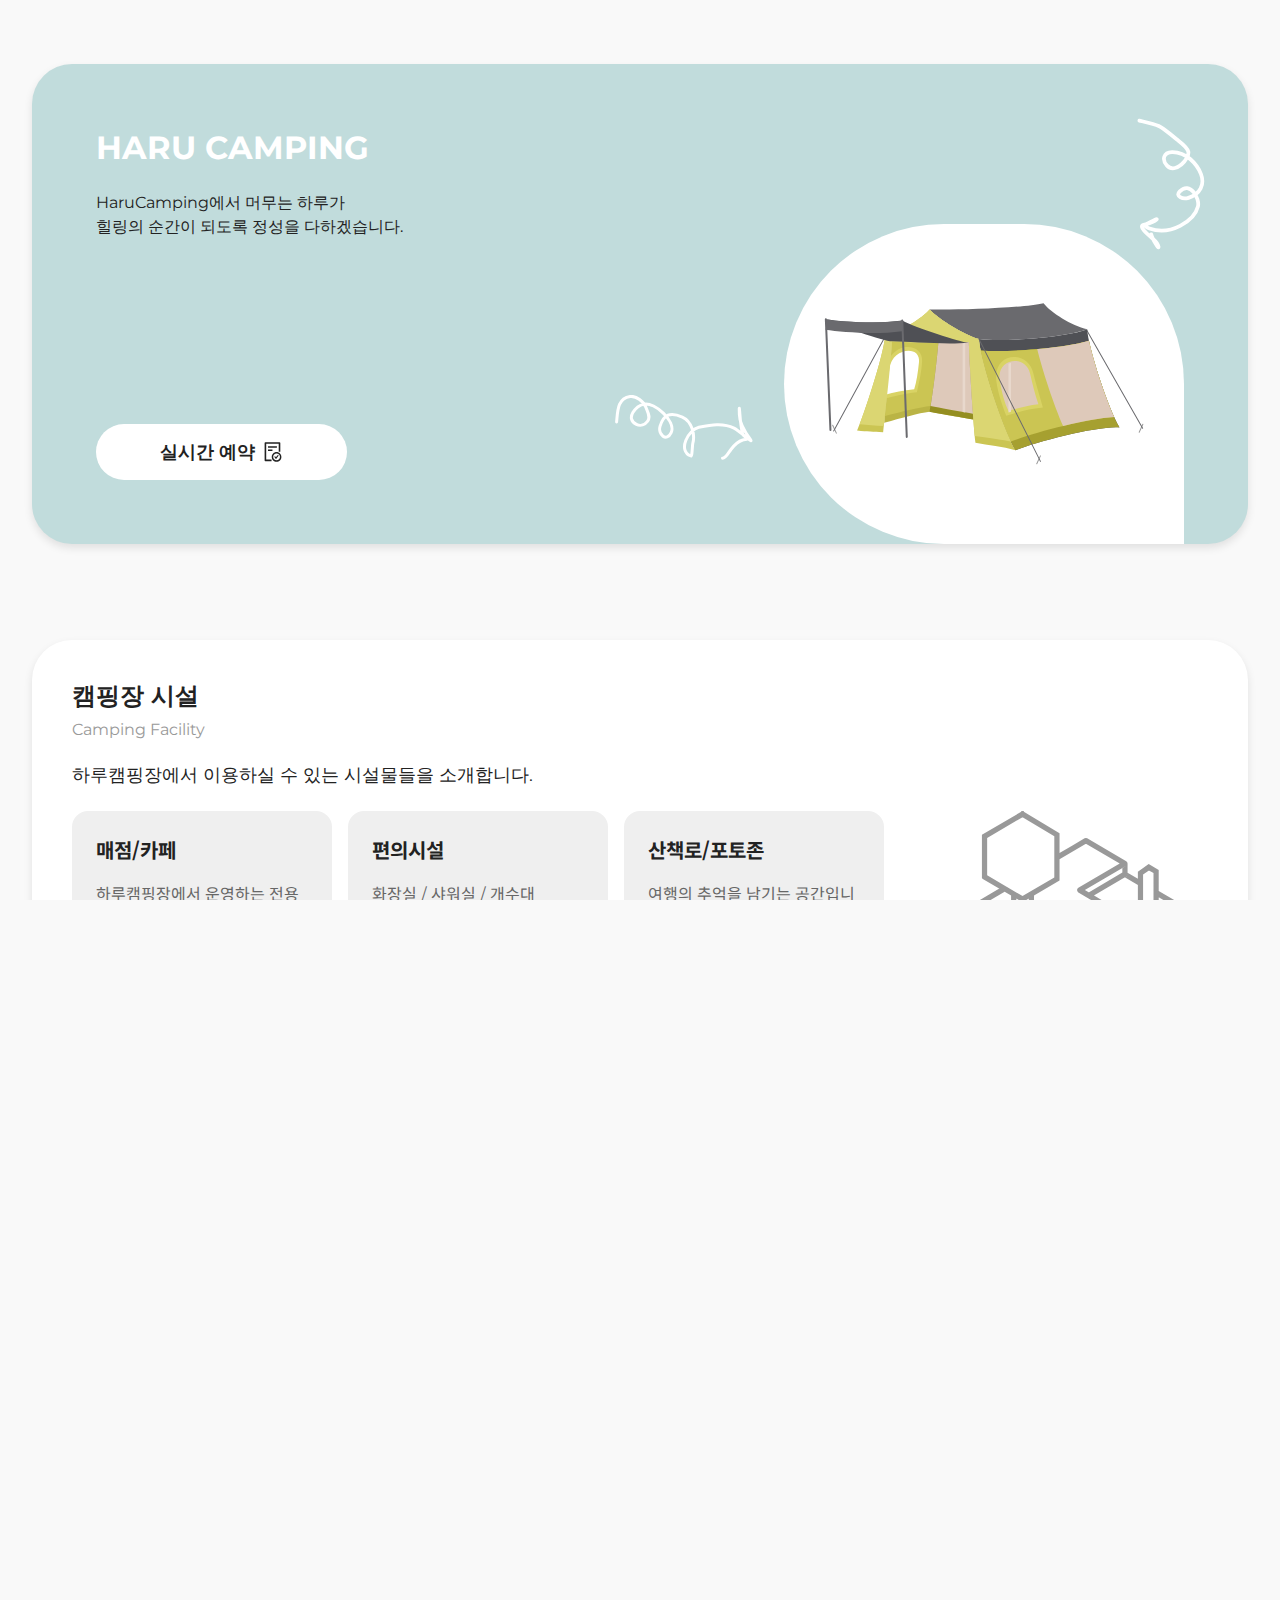
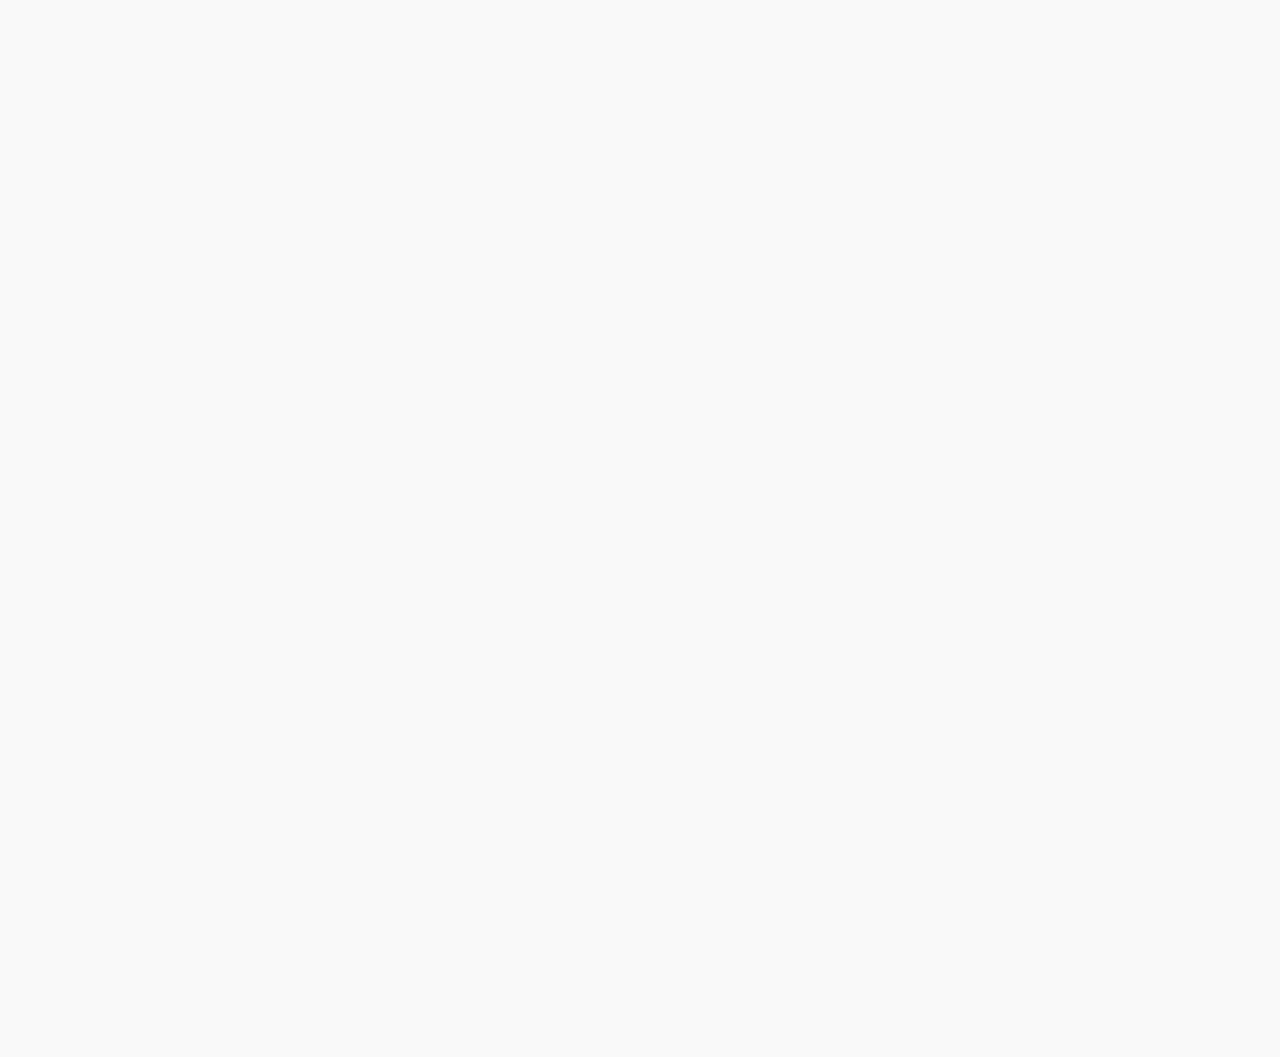
==== commit 0d913e9a: "레이아웃 수정" ====
--- a/index.html
+++ b/index.html
@@ -103,13 +103,13 @@
 
                 <!-- new layout backup -->
                 <article class="inner-container" role="facility">
-                    <div class="freeview-wrap">
+                    <div class="content-card">
                         <div class="content-title-wrap">
-                            <h2 class="content-title">
+                            <h2 class="content-title content-title-left">
                                 캠핑장 시설
                                 <p class="content-title-en">Camping Facility</p>
                             </h2>
-                            <span class="content-desc">
+                            <span class="content-desc content-desc-left">
                                 하루캠핑장에서 이용하실 수 있는 시설물들을 소개합니다.
                             </span>
                         </div>
--- a/css/index.css
+++ b/css/index.css
@@ -230,21 +230,7 @@
         gap: 128px;
 
         .inner-container {
-
-            .freeview-wrap{
-                display: flex;
-                flex-direction: column;
-                gap: 24px;
-                padding: 24px;
-                border-radius: 24px;
-                background-color: var(--point-bgc);
-                box-shadow: var(--general-box-shadow);
-
-                .content-title-wrap{
-                    /* gap: 16px; */
-                }
-            }
-
+            
             /* 캠핑장 시설 */
             .card-list {
                 display: flex;
--- a/css/layout.css
+++ b/css/layout.css
@@ -122,6 +122,16 @@
             flex-direction: column;
             justify-content: center;
             gap: 64px;
+
+            .content-card{
+                display: flex;
+                flex-direction: column;
+                gap: 24px;
+                padding: 40px;
+                border-radius: 40px;
+                background-color: var(--point-bgc);
+                box-shadow: var(--general-box-shadow);
+            }
             
 
             .content-title-wrap{
@@ -131,24 +141,9 @@
                 text-align: center;
                 gap: 24px;
 
-                .content-title {
-                    display: flex;
-                    flex-direction: column;
-                    align-items: flex-start;
-                    text-align: center;
-                    gap: 8px;
-                    font-size: 1.5rem;
-                    width: fit-content;
-                    margin: 0 auto 0 0;
-    
-                    .content-title-en {
-                        font-size: 1rem;
-                        color: var(--sub-text-color-999);
-                        font-weight: 400;
-                    }
-                }
-
-                .content-desc{
+                
+
+                .content-desc-left{
                     font-size: 1.125rem;
                     color: var(--general-text-color);
                     text-align: left;
@@ -165,14 +160,20 @@
                 width: fit-content;
                 margin: 0 auto;
                 scroll-margin-top: 160px;
+                color: var(--general-text-color);
+
+                &.content-title-left {
+                    align-items: flex-start;
+                    text-align: left;
+                    margin: 0 auto 0 0;
+                }
 
                 .content-subtitle{
-                    color: var(--general-text-color);
                     font :bold 1.25rem / 1.5 "Noto Sans KR";
                 }
 
                 .content-title-en {
-                    font-size: 0.875rem;
+                    font-size: 1rem;
                     color: var(--sub-text-color-999);
                     font-weight: 400;
                     font-family: "Montserrat", sans-serif;
@@ -385,8 +386,12 @@
                 }
             }
 
-
-            li {
+            .card-list{
+                display: flex;
+                flex-wrap: wrap;
+                gap: 16px;
+
+                li {
                 width: calc((100% - 32px)/3);
                 /* height: 320px; */
                 /* aspect-ratio: 1/1; */
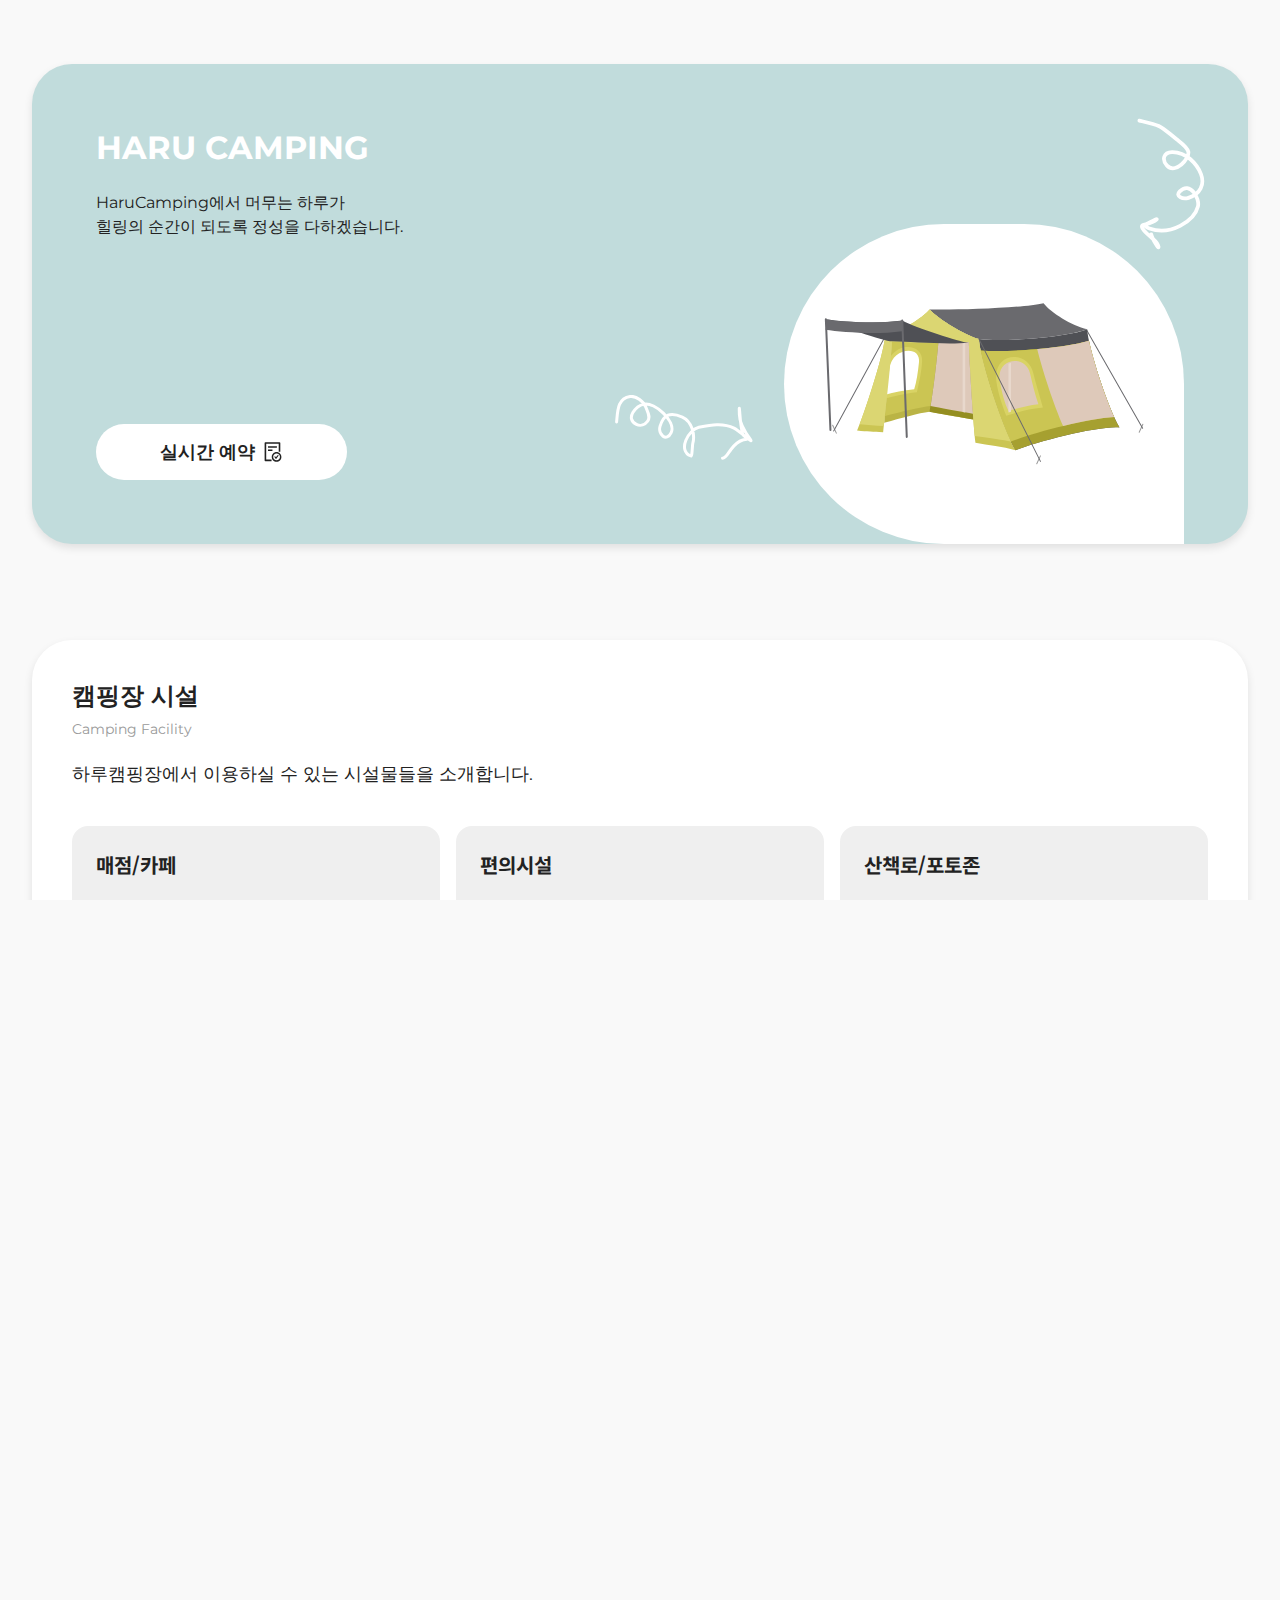
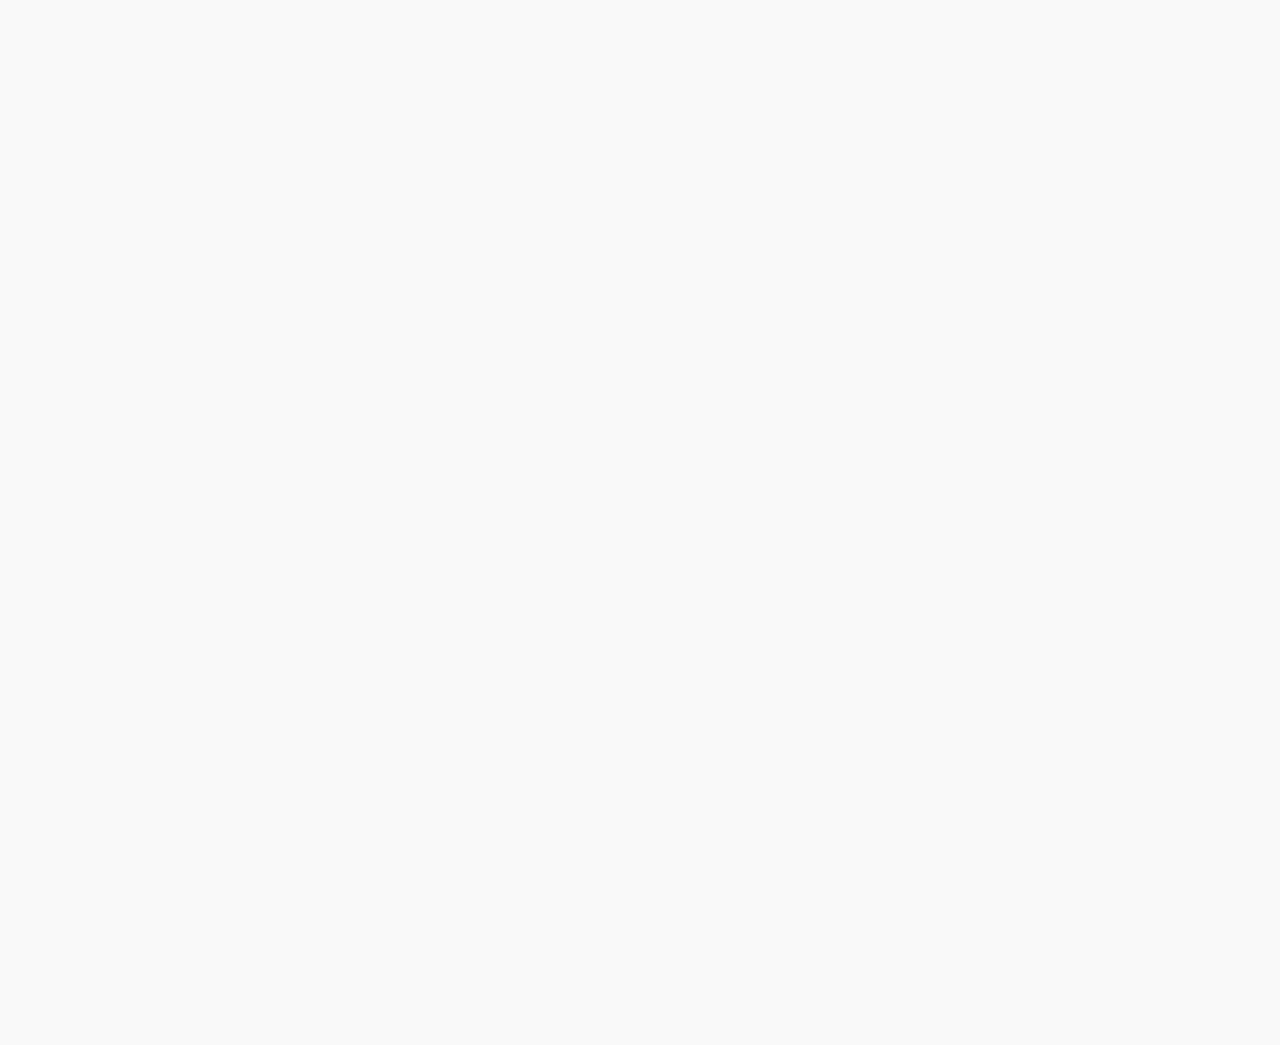
==== commit 0e28551a: "index mdf" ====
--- a/index.html
+++ b/index.html
@@ -212,7 +212,7 @@
                                     <i class="rule-icon">
                                         <img src="images/info-icon.svg" alt="캠핑장 이용 시간">
                                     </i>
-                                    <h2 class="content-title">
+                                    <h2 class="content-title content-title-left">
                                         <span class="content-subtitle">이용 안내</span>
                                         <p class="content-title-en">Use Information</p>
                                     </h2>
@@ -223,7 +223,7 @@
                                     <i class="rule-icon">
                                         <img src="images/faq-icon.svg" alt="캠핑장 이용 시간">
                                     </i>
-                                    <h2 class="content-title">
+                                    <h2 class="content-title content-title-left">
                                         <span class="content-subtitle">자주묻는 질문</span>
                                         <p class="content-title-en">FAQ</p>
                                     </h2>
@@ -234,7 +234,7 @@
                                     <i class="rule-icon">
                                         <img src="images/Notice-icon.svg" alt="캠핑장 이용 시간">
                                     </i>
-                                    <h2 class="content-title">
+                                    <h2 class="content-title content-title-left">
                                         <span class="content-subtitle">공지사항</span>
                                         <p class="content-title-en">Notice</p>
                                     </h2>
--- a/css/common.css
+++ b/css/common.css
@@ -142,7 +142,7 @@
                             background-color: var(--point-bgc);
                             padding: 4px;
                             gap: 4px;
-                            border-radius: 8px;
+                            border-radius: 16px;
                             width: 100%;
                             display: flex;
                             flex-direction: column;
@@ -154,7 +154,7 @@
                             padding: 8px 12px;
                             width: 100%;
                             font-size: 1rem;
-                            border-radius: 4px;
+                            border-radius: 12px;
                             text-wrap: nowrap;
                         }
                     }
@@ -313,9 +313,9 @@
         top: 0;
         /* margin-top: 16px; */
         .header_inner {
-            padding: 0 16px;
+            padding: 0 24px;
             height: 64px;
-            border-radius: 8px;
+            border-radius: 32px;
 
             .header-left {
                 .header-logo {
@@ -345,9 +345,9 @@
                         padding: 8px;
                         background-color: #fff;
                         box-shadow: var(--general-box-shadow);
-                        border-radius: 8px;
+                        border-radius: 24px;
                         top: 54px;
-                        right: -16px;
+                        right: -24px;
                         display: none;
                         flex-direction: column;
                         width: calc(100vw - 32px);
@@ -367,7 +367,7 @@
                                 /* text-wrap: nowrap; */
                                 width: 100%;
                                 padding: 12px 16px;
-                                border-radius: 4px;
+                                border-radius: 24px;
                                 font-size: 16px;
                         /* margin-bottom: 8px; */
 
--- a/css/index.css
+++ b/css/index.css
@@ -230,7 +230,7 @@
         gap: 128px;
 
         .inner-container {
-            
+
             /* 캠핑장 시설 */
             .card-list {
                 display: flex;
@@ -351,7 +351,7 @@
                     border-radius: 16px;
 
                     li {
-                        border-radius: 16px;
+                        border-radius: 24px;
                         box-shadow: var(--general-box-shadow);
                         background-color: var(--point-bgc);
                         width: 100%;
@@ -538,6 +538,24 @@
         }
     }
 }
+@media (max-width: 1280px) {
+
+
+    section.index-layout {
+        .section-inner {
+            .inner-container {
+                    .card-list{
+                        li{
+                            &.facility-icon{
+                                display: none;
+                            }
+                        }
+                    }
+                }
+            }
+        }
+    
+    }
 
 @media (max-width: 768px) {
 
@@ -547,7 +565,7 @@
         }
     }
     main{
-        padding: 16px;
+        padding: 16px !important;
 
         .home-banner{
             padding: 32px !important; 
@@ -557,6 +575,11 @@
 
             .inner-container{
                 gap: 16px;
+
+                .reserve-btn{
+                    width: 100%;
+                    font-size: 1rem;
+                }
 
                 .banner-title{
                     order: -2;
@@ -631,6 +654,8 @@
                     li{
                         width: 100%;
 
+
+
                         .card-info{
                             span{
                                 font-size: 1rem;
@@ -654,7 +679,7 @@
 
                     &.rule-list{
                         li{
-                            border-radius: 8px;
+                            border-radius: 48px;
                             a{
                                 flex-direction: row;
                                 padding: 16px;
@@ -680,20 +705,19 @@
 
                 &.phrase-layout{
                     flex-direction: column;
-                    padding: 16px;
-                    border-radius: 8px;
-
-                    > div{
-                        width: 100%;
-                    }
+                    padding: 24px;
+                    border-radius: 24px;
+                    gap: 24px;
 
                     .phrase-img{
                         height: 160px;
-                        border-radius: 4px;
+                        border-radius: 16px;
+                        width: 100%;
                     }
 
                     .phrase-wrap{
                         gap: 16px;
+                        width: 100%;
 
                         .phrase-title{
                             font-size: 1rem;
@@ -728,7 +752,7 @@
                         }
 
                         .map{
-                            border-radius: 8px;
+                            border-radius: 24px;
                         }
                     }
                 }
--- a/css/layout.css
+++ b/css/layout.css
@@ -126,7 +126,7 @@
             .content-card{
                 display: flex;
                 flex-direction: column;
-                gap: 24px;
+                gap: 40px;
                 padding: 40px;
                 border-radius: 40px;
                 background-color: var(--point-bgc);
@@ -173,7 +173,7 @@
                 }
 
                 .content-title-en {
-                    font-size: 1rem;
+                    font-size: 0.875rem;
                     color: var(--sub-text-color-999);
                     font-weight: 400;
                     font-family: "Montserrat", sans-serif;
@@ -305,15 +305,17 @@
                 .list-desc{
                     display: flex;
                     flex-wrap: wrap;
-                    gap: 16px;
+                    gap: 8px;
 
                     p{
-                        padding: 8px 16px;
-                        background-color: var(--primary-color);
-                        font-size: 1rem;
-                        color: var(--general-text-color);
-                        border-radius: 8px;
-                        color: #fff;
+                        padding: 6px 12px;
+                        /* background-color: var(--primary-color); */
+                        /* font-size: 1rem; */
+                        color: var(--sub-text-color-666);
+                        border: 1px solid var(--sub-text-color-999);
+                        border-radius: 24px;
+                        letter-spacing: 1px;
+                        /* color: #fff; */
                     }
                 }
 
@@ -392,7 +394,7 @@
                 gap: 16px;
 
                 li {
-                width: calc((100% - 32px)/3);
+                width: calc((100% - 16px)/2);
                 /* height: 320px; */
                 /* aspect-ratio: 1/1; */
                 max-height: 288px;
@@ -412,25 +414,9 @@
         }
     }
 }
-
-@media (max-width: 1280px) {
-
-
-section.index-layout {
-    .section-inner {
-        .inner-container {
-                .card-list{
-                    li{
-                        &.facility-icon{
-                            display: none;
-                        }
-                    }
-                }
-            }
-        }
-    }
-
-}
+}
+
+
 
 @media (max-width: 768px) {
     
@@ -459,29 +445,29 @@
             .inner-container{
                 gap: 32px;
 
-                .category-list{
-                    gap: 8px;
-
-                    label{
-                        padding: 12px 16px;
-                        border-radius: 8px;
-
-                        &::after{
-                            border-radius: 8px;
+                .content-title-wrap{
+                    gap: 16px;
+                }
+
+
+                .content-card{
+                    gap: 24px;
+                    padding: 24px;
+                    border-radius: 24px;
+
+                    .card-list{
+                        gap: 16px;
+
+                        li{
+                            width: 100%;
+                            border-radius: 16px;
+                            max-height: 160px;
                         }
                     }
-                }
-
-                .content-card{
-                    gap: 16px;
                     
-                    li{
-                        width: calc((100% - 16px)/2);
-                        border-radius: 8px;
-                    }
-                }
-            }
-        }
-    }
-}
-
+                }
+            }
+        }
+    }
+}
+
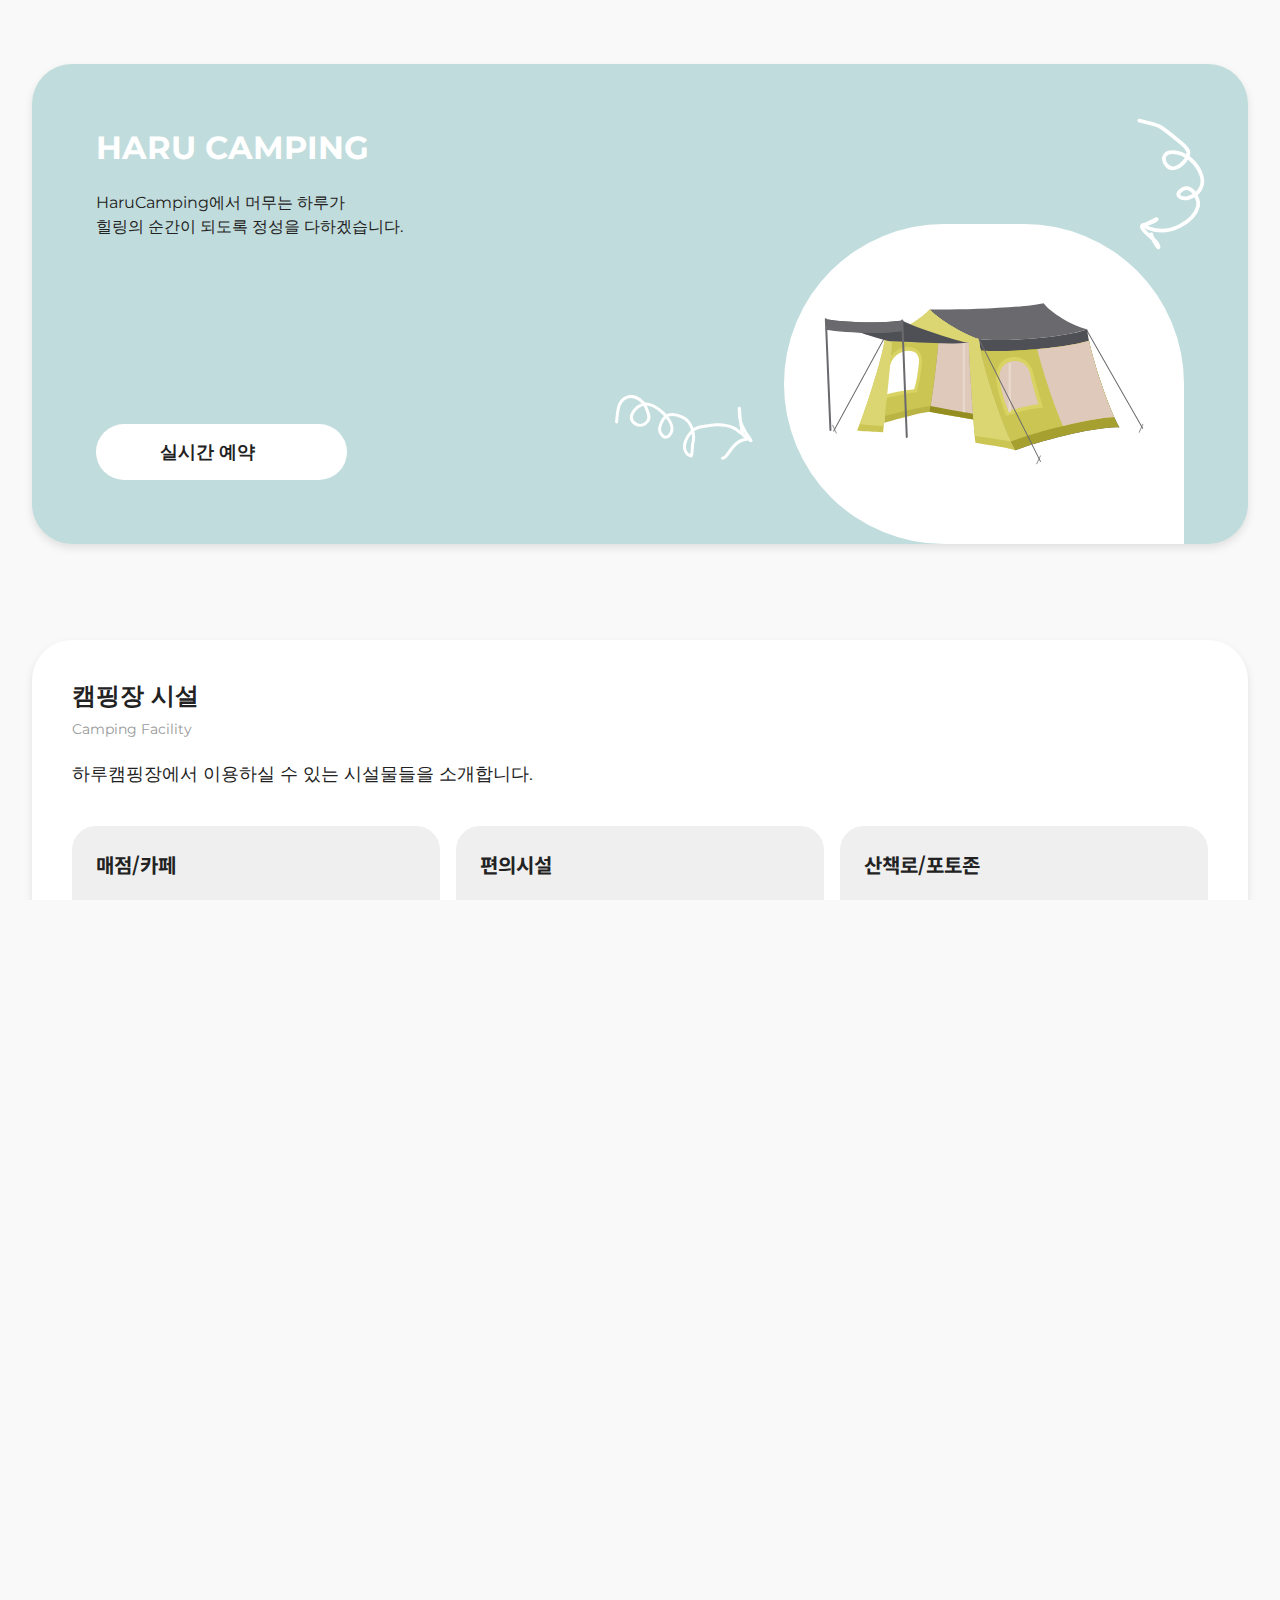
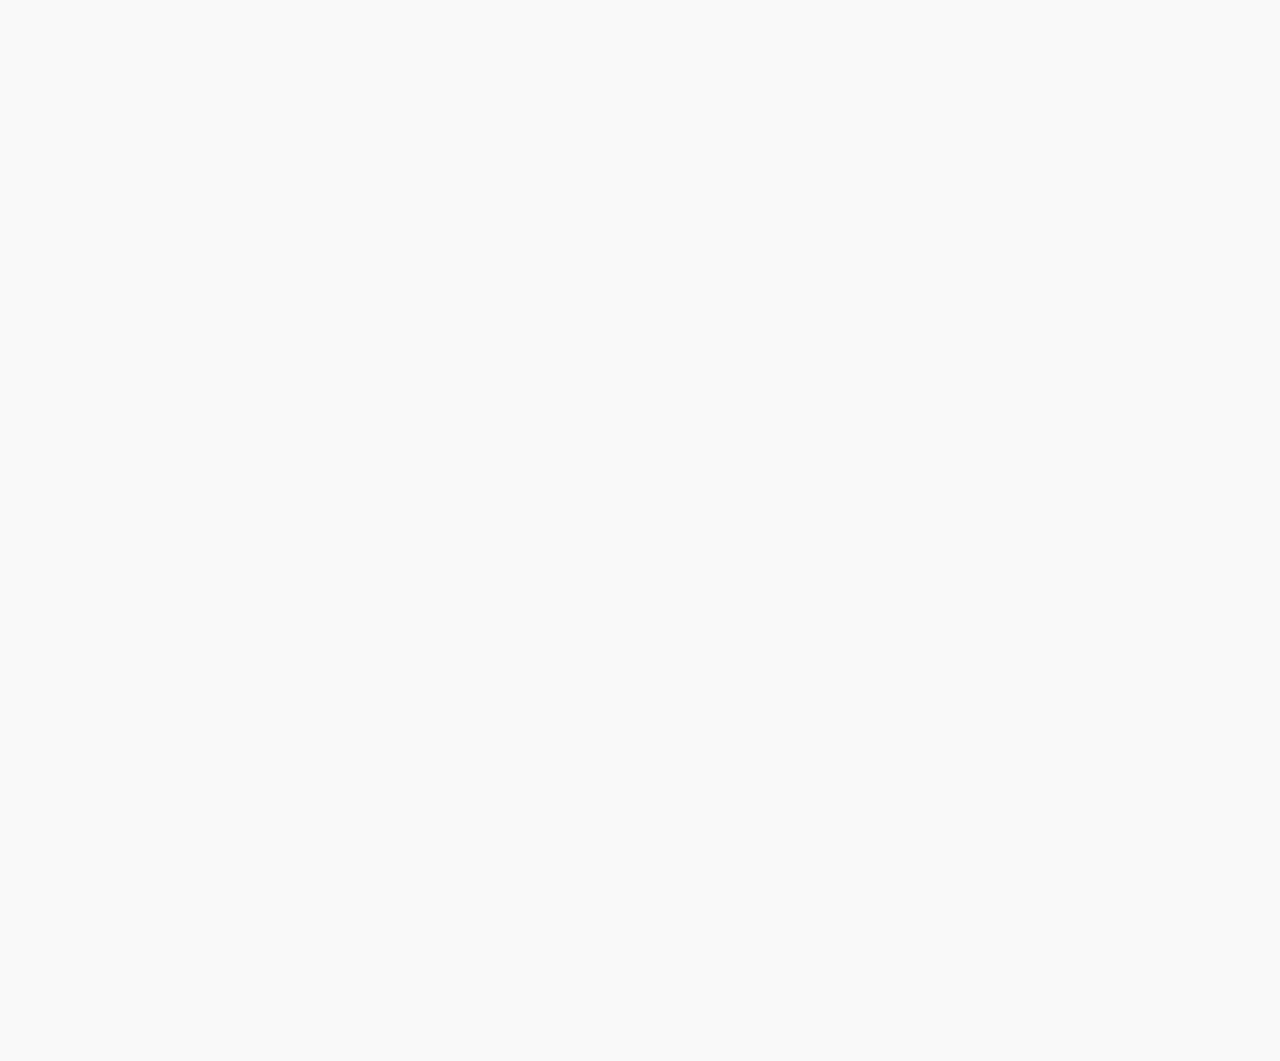
==== commit 1ee615b8: "add scroll top" ====
--- a/index.html
+++ b/index.html
@@ -212,7 +212,7 @@
                                     <i class="rule-icon">
                                         <img src="images/info-icon.svg" alt="캠핑장 이용 시간">
                                     </i>
-                                    <h2 class="content-title content-title-left">
+                                    <h2 class="content-title m_content-title-left">
                                         <span class="content-subtitle">이용 안내</span>
                                         <p class="content-title-en">Use Information</p>
                                     </h2>
@@ -223,7 +223,7 @@
                                     <i class="rule-icon">
                                         <img src="images/faq-icon.svg" alt="캠핑장 이용 시간">
                                     </i>
-                                    <h2 class="content-title content-title-left">
+                                    <h2 class="content-title m_content-title-left">
                                         <span class="content-subtitle">자주묻는 질문</span>
                                         <p class="content-title-en">FAQ</p>
                                     </h2>
@@ -234,7 +234,7 @@
                                     <i class="rule-icon">
                                         <img src="images/Notice-icon.svg" alt="캠핑장 이용 시간">
                                     </i>
-                                    <h2 class="content-title content-title-left">
+                                    <h2 class="content-title m_content-title-left">
                                         <span class="content-subtitle">공지사항</span>
                                         <p class="content-title-en">Notice</p>
                                     </h2>
--- a/css/common.css
+++ b/css/common.css
@@ -294,7 +294,67 @@
         }
 
     }
+
+    .reserve-common-wrap{
+        display: flex;
+        flex-direction: column;
+        justify-content: center;
+        align-items: center;
+        gap: 8px;
+        position: fixed;
+        bottom: 48px;
+        right: 48px;
+
+        .top-btn{
+            display: flex;
+            align-items: center;
+            justify-content: center;
+            gap: 4px;
+            background-color: #efefef;
+            font-size: 0.875rem;
+            padding: 4px 8px;
+            border-radius: 16px;
+            margin-bottom: 8px;
+            width: 64px;
+
+            img{
+                rotate: -90deg;
+                width: 14px;
+                height: 14px;
+            }
+        }
+    
+        .reserve-btn{
+            width: 64px;
+            height: 64px;
+            background-color: var(--primary-color);
+            box-shadow: var(--general-box-shadow);
+            border-radius: 50%;
+            display: flex;
+            justify-content: center;
+            align-items: center;
+
+            img{
+                width: 32px;
+                height: 32px;
+            }
+        }
+        .reserve-text {
+            text-align: center;
+            display: flex;
+            color: var(--general-text-color);
+            font-size: 0.875rem ;
+            
+        }
+    }
 }
+
+  
+  @keyframes scroll_downs {
+      0% { opacity: 0; }
+      10% { transform: translateY(0) rotate(45deg); opacity: 1; }
+      100% { transform: translateY(8px) rotate(45deg); opacity: 0; }
+  }
 
 
 
@@ -315,7 +375,7 @@
         .header_inner {
             padding: 0 24px;
             height: 64px;
-            border-radius: 32px;
+            border-radius: 24px;
 
             .header-left {
                 .header-logo {
@@ -342,7 +402,7 @@
 
                     .menu-list {
                         position: absolute;
-                        padding: 8px;
+                        padding: 12px;
                         background-color: #fff;
                         box-shadow: var(--general-box-shadow);
                         border-radius: 24px;
@@ -456,5 +516,21 @@
                 }
             }
         }
+
+        .reserve-common-wrap{
+            position: fixed;
+            bottom: 24px;
+            right: 24px;
+    
+            .reserve-btn{
+                width: 64px;
+                height: 64px;
+    
+                img{
+                    width: 32px;
+                    height: 32px;
+                }
+            }
+        }
     }
 }
--- a/css/index.css
+++ b/css/index.css
@@ -259,15 +259,12 @@
 
                     .card-img {
                         position: relative;
-                        border-radius: 16px;
+                        border-radius: 24px;
                         overflow: hidden;
-                        /* max-height: 240px; */
                         width: 100%;
                         height: 100%;
                         padding: 24px;
-                        /* box-shadow: var(--general-box-shadow); */
                         background-color: #efefef;
-                        /* background-color: #f4f4f4; */
                         display: flex;
                         flex-direction: column;
                         justify-content: space-between;
@@ -348,9 +345,8 @@
                 }
 
                 &.rule-list {
-                    border-radius: 16px;
-
-                    li {
+
+                    .card-item {
                         border-radius: 24px;
                         box-shadow: var(--general-box-shadow);
                         background-color: var(--point-bgc);
@@ -363,7 +359,7 @@
                             flex-direction: column;
                             justify-content: center;
                             align-items: center;
-                            padding: 32px;
+                            padding: 40px;
                             gap: 16px;
                         }
                     }
@@ -633,7 +629,7 @@
             gap: 64px;
 
             .inner-container{
-                gap: 32px;
+                gap: 40px;
 
                 .moreview{
                     .moreview-link{
@@ -652,9 +648,8 @@
                     gap: 16px;
 
                     li{
-                        width: 100%;
-
-
+                        
+                        
 
                         .card-info{
                             span{
@@ -678,11 +673,13 @@
                     }
 
                     &.rule-list{
-                        li{
-                            border-radius: 48px;
+
+                        .card-item{
+                            border-radius: 24px;
+
                             a{
                                 flex-direction: row;
-                                padding: 16px;
+                                padding: 24px;
 
                                 .rule-icon{
                                     box-sizing: border-box;
@@ -707,7 +704,7 @@
                     flex-direction: column;
                     padding: 24px;
                     border-radius: 24px;
-                    gap: 24px;
+                    gap: 40px;
 
                     .phrase-img{
                         height: 160px;
--- a/css/layout.css
+++ b/css/layout.css
@@ -1,4 +1,3 @@
-
 
 main {
     padding: 32px;
@@ -18,7 +17,7 @@
         overflow: hidden;
         border-radius: 40px;
 
-        &.mart-banner{
+        &.mart-banner {
             background: url("../images/camping_banner.png") no-repeat center center / cover;
 
             &:after {
@@ -32,17 +31,12 @@
             }
         }
 
-
-        
-
         .inner-container {
             display: flex;
             flex-direction: column;
             justify-content: space-between;
             gap: 16px;
             flex: 1;
-
-            
 
             z-index: 1;
 
@@ -75,15 +69,15 @@
                 color: var(--general-text-color);
                 font-size: 1.125rem;
                 font-weight: 600;
-    
-                i{
+
+                i {
                     display: flex;
                     align-items: center;
                     justify-content: center;
                     width: 1.25rem;
                 }
-    
-                &:hover{
+
+                &:hover {
                     /* background-color: var(--point-bgc-hover); */
                     box-shadow: var(--general-box-shadow);
                     transition: background-color 0.3s ease;
@@ -115,15 +109,13 @@
             justify-content: center;
         }
 
-
-
         .inner-container {
             display: flex;
             flex-direction: column;
             justify-content: center;
             gap: 64px;
 
-            .content-card{
+            .content-card {
                 display: flex;
                 flex-direction: column;
                 gap: 40px;
@@ -132,25 +124,21 @@
                 background-color: var(--point-bgc);
                 box-shadow: var(--general-box-shadow);
             }
-            
-
-            .content-title-wrap{
+
+            .content-title-wrap {
                 display: flex;
                 flex-direction: column;
                 align-items: flex-start;
                 text-align: center;
                 gap: 24px;
 
-                
-
-                .content-desc-left{
+                .content-desc-left {
                     font-size: 1.125rem;
                     color: var(--general-text-color);
                     text-align: left;
                 }
             }
 
-            
             .content-title {
                 display: flex;
                 flex-direction: column;
@@ -168,8 +156,8 @@
                     margin: 0 auto 0 0;
                 }
 
-                .content-subtitle{
-                    font :bold 1.25rem / 1.5 "Noto Sans KR";
+                .content-subtitle {
+                    font: bold 1.25rem / 1.5 "Noto Sans KR";
                 }
 
                 .content-title-en {
@@ -189,7 +177,6 @@
     justify-content: center;
     flex-wrap: wrap;
 
-
     input[type="radio"] {
         display: none;
 
@@ -197,7 +184,7 @@
             background-color: #C1DCDC;
             color: #ffffff;
 
-            p{
+            p {
                 color: #fff;
             }
         }
@@ -220,23 +207,23 @@
         font-weight: bold;
         flex: 1 1 148px;
         margin: 0;
-        
-        &.comming-soon{
+
+        &.comming-soon {
             position: relative;
             color: rgba(0, 0, 0, 0.2);
             border: none;
-            pointer-events:none;
+            pointer-events: none;
             user-select: none;
 
-            &:hover{
+            &:hover {
                 background-color: inherit;
             }
 
-            p{
+            p {
                 color: rgba(0, 0, 0, 0.2);
             }
 
-            &::after{
+            &::after {
                 content: "coming soon";
                 position: absolute;
                 border-radius: 16px;
@@ -256,7 +243,7 @@
             }
         }
 
-        p{
+        p {
             font-weight: normal;
             font-size: 0.875rem;
             color: var(--sub-text-color-999);
@@ -302,12 +289,12 @@
                     }
                 }
 
-                .list-desc{
+                .list-desc {
                     display: flex;
                     flex-wrap: wrap;
                     gap: 8px;
 
-                    p{
+                    p {
                         padding: 6px 12px;
                         /* background-color: var(--primary-color); */
                         /* font-size: 1rem; */
@@ -357,16 +344,15 @@
             border-radius: 40px;
             color: var(--general-text-color);
 
-            .content-title-wrap{
+            .content-title-wrap {
                 display: flex;
                 flex-direction: column;
                 gap: 8px;
                 width: 100%;
-                gap: 32px;
+                gap: 24px;
                 /* color: var(--general-text-color); */
 
-
-                h3{
+                h3 {
                     font-size: 1.5rem;
                     font-weight: 700;
                     margin: 0 auto 0 0;
@@ -374,13 +360,12 @@
                     align-items: flex-start;
                 }
 
-                
-                .content-desc{
+                .content-desc {
                     display: flex;
                     flex-direction: column;
                     gap: 16px;
 
-                    b{
+                    b {
                         font-size: 1.125rem;
                         font-weight: 400;
                         /* color: var(--sub-text-color-666); */
@@ -388,48 +373,46 @@
                 }
             }
 
-            .card-list{
+            .card-list {
                 display: flex;
                 flex-wrap: wrap;
                 gap: 16px;
 
                 li {
-                width: calc((100% - 16px)/2);
-                /* height: 320px; */
-                /* aspect-ratio: 1/1; */
-                max-height: 288px;
-                /* width: 100%; */
-                /* aspect-ratio: 3/2; */
-                border-radius: 16px;
-                overflow: hidden;
-                box-shadow: var(--general-box-shadow);
-
-                img {
-                    width: 100%;
-                    height: 100%;
-                    object-fit: cover;
-                    /* object-position: center 100%; */
+                    width: calc((100% - 16px)/2);
+                    /* height: 320px; */
+                    /* aspect-ratio: 1/1; */
+                    max-height: 288px;
+                    /* width: 100%; */
+                    /* aspect-ratio: 3/2; */
+                    border-radius: 16px;
+                    overflow: hidden;
+                    box-shadow: var(--general-box-shadow);
+
+                    img {
+                        width: 100%;
+                        height: 100%;
+                        object-fit: cover;
+                        /* object-position: center 100%; */
+                    }
                 }
             }
         }
     }
 }
-}
-
-
 
 @media (max-width: 768px) {
-    
+
     main {
         padding: 16px;
 
-        .main-inner{
+        .main-inner {
             border-radius: 24px;
             padding: 32px;
             height: 320px;
 
-            .inner-container{
-                .reserve-btn{
+            .inner-container {
+                .reserve-btn {
                     width: 100%;
                     font-size: 1rem;
                 }
@@ -439,35 +422,41 @@
     section {
         padding: 32px 16px;
 
-        .section-inner{
-            gap: 32px;
-
-            .inner-container{
+        .section-inner {
+            gap: 64px;
+
+            .inner-container {
                 gap: 32px;
 
-                .content-title-wrap{
+                .content-title {
+                    &.m_content-title-left {
+                        align-items: flex-start;
+                        text-align: left;
+                        margin: 0 auto 0 0 !important;
+                    }
+                }
+
+                .content-title-wrap {
                     gap: 16px;
                 }
 
-
-                .content-card{
-                    gap: 24px;
+                .content-card {
+                    gap: 40px;
                     padding: 24px;
                     border-radius: 24px;
 
-                    .card-list{
+                    .card-list {
                         gap: 16px;
 
-                        li{
+                        li {
                             width: 100%;
                             border-radius: 16px;
                             max-height: 160px;
                         }
                     }
-                    
+
                 }
             }
         }
     }
 }
-
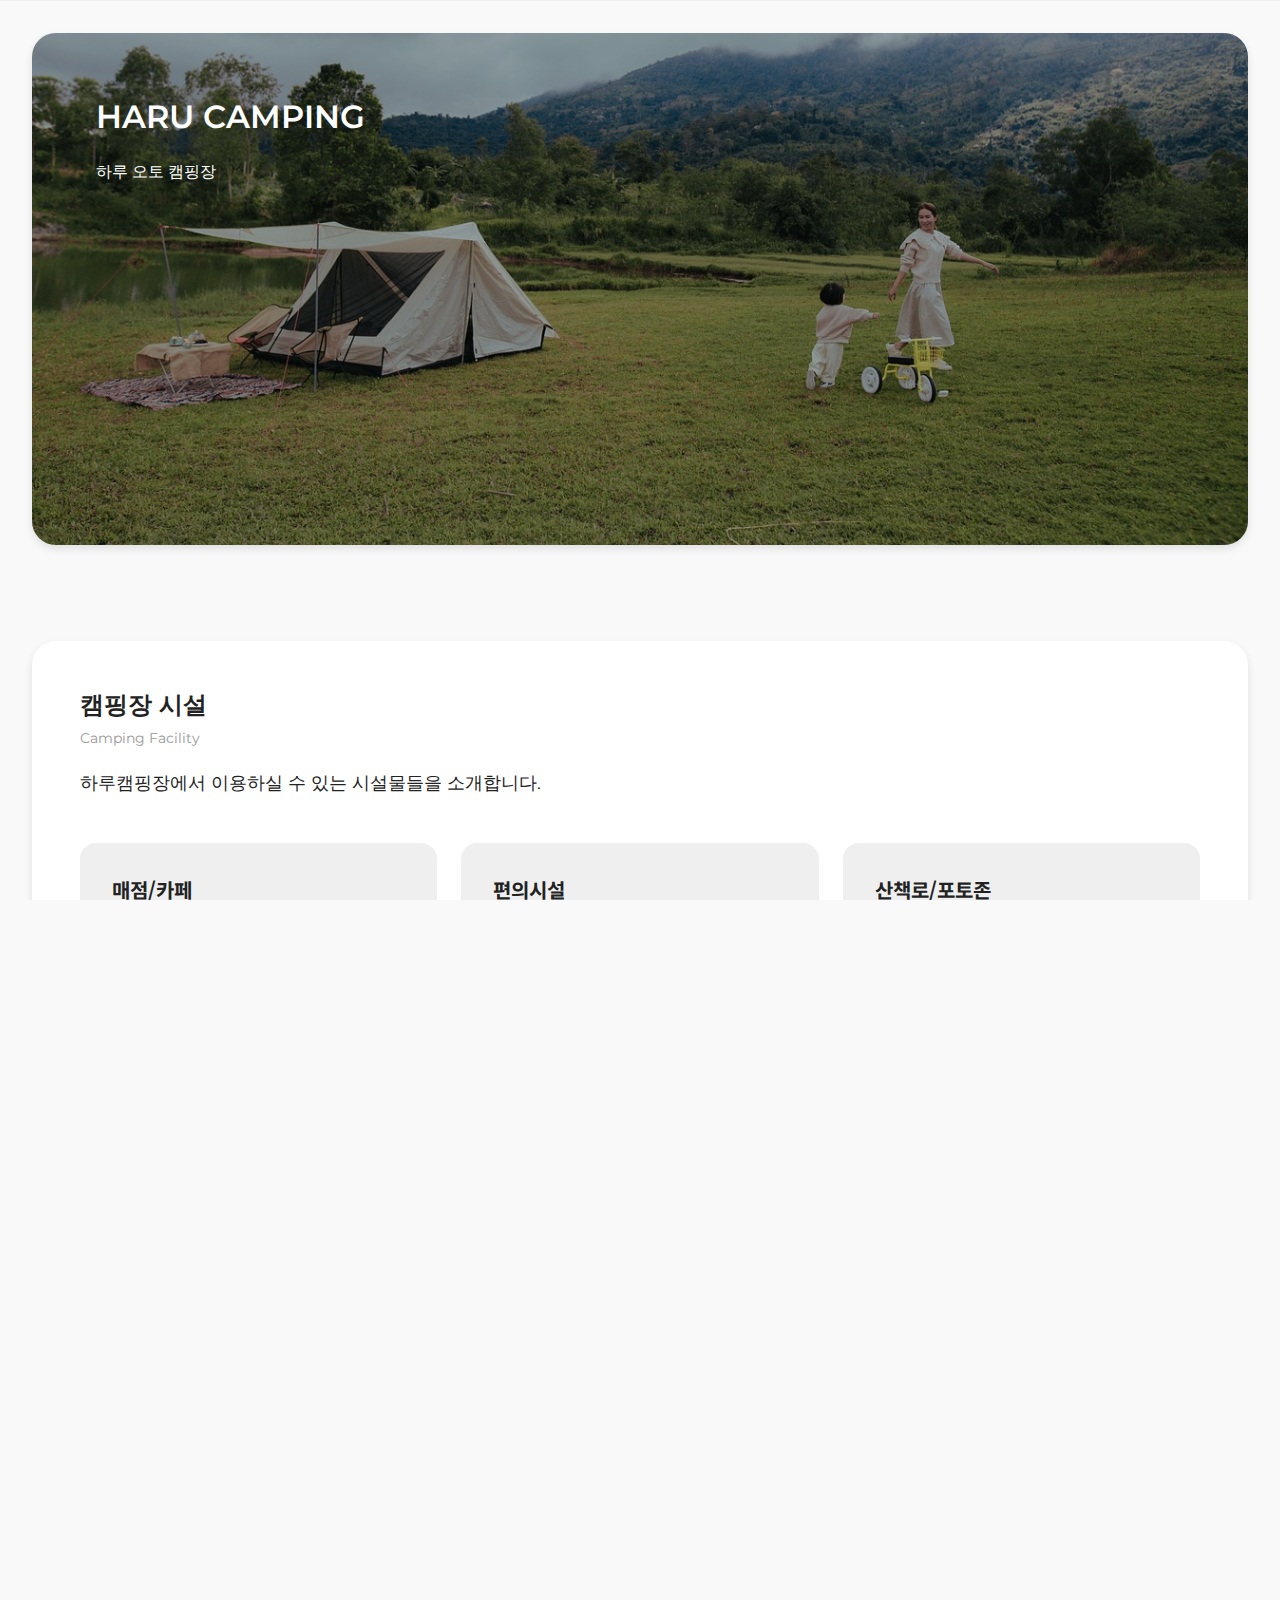
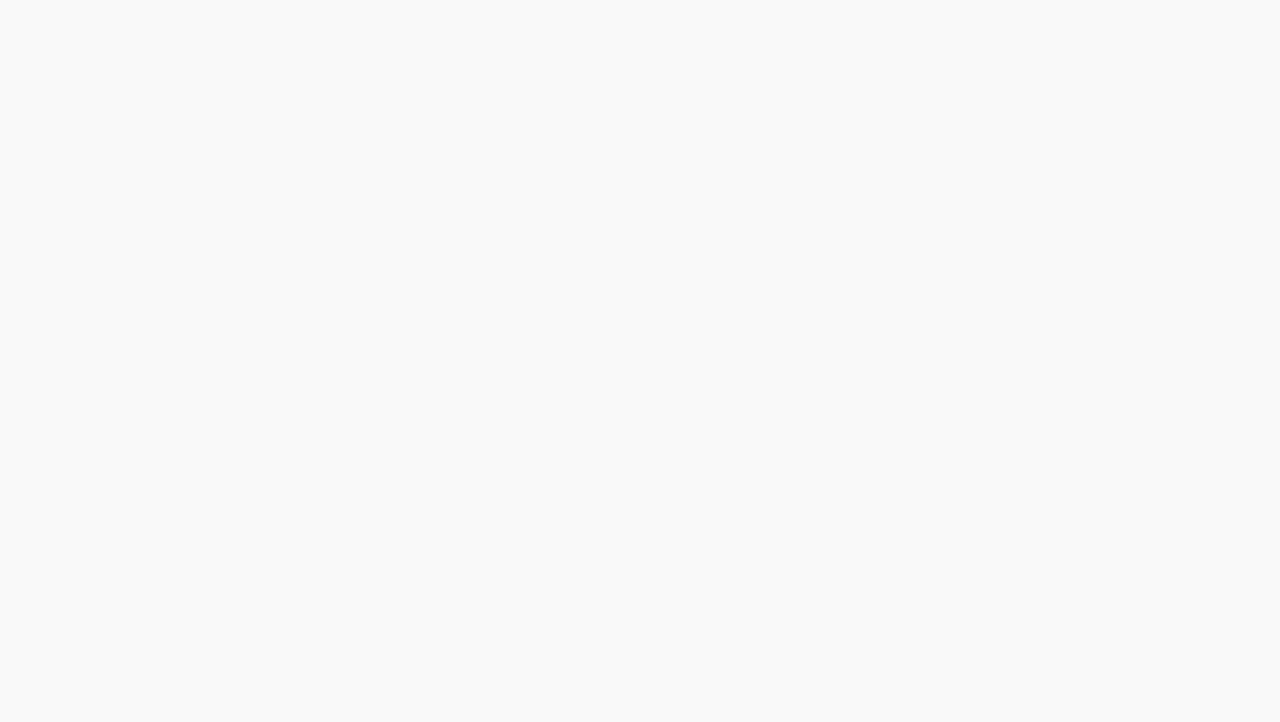
==== commit 35f1ba5e: "study" ====
--- a/index.html
+++ b/index.html
@@ -4,7 +4,8 @@
 <head>
     <title>HaruCamping</title>
     <meta charset="utf-8">
-    <meta name="viewport" content="width=device-width, initial-scale=1.0, user-scalable=no, maximum-scale=1, viewport-fit=cover">
+    <meta name="viewport"
+        content="width=device-width, initial-scale=1.0, user-scalable=no, maximum-scale=1, viewport-fit=cover">
 
     <!-- 모바일 환경 설정 -->
     <meta name="color-scheme" content="light">
@@ -30,7 +31,8 @@
     <link rel="stylesheet" type="text/css"
         href="https://cdn.jsdelivr.net/gh/orioncactus/pretendard/dist/web/static/pretendard.css" />
     <link
-        href="https://fonts.googleapis.com/css2?family=Montserrat:ital,wght@0,100..900;1,100..900&family=Nanum+Myeongjo&display=swap" rel="stylesheet">
+        href="https://fonts.googleapis.com/css2?family=Montserrat:ital,wght@0,100..900;1,100..900&family=Nanum+Myeongjo&display=swap"
+        rel="stylesheet">
 
 
     <!-- Reset CSS and Custom Styles -->
@@ -52,43 +54,44 @@
         </header>
         <div id="popup" class="popup">
             <div class="dialog-inner">
-                    <div class="popup-img">
-                        <img src="images/building-5084075_1920.jpg" alt="popup-img">
-                    </div>
-                        <div class="close-btn-wrap">
-                            <!-- <button class="detail-btn" type="button">
+                <div class="popup-img">
+                    <img src="images/building-5084075_1920.jpg" alt="popup-img">
+                </div>
+                <div class="close-btn-wrap">
+                    <!-- <button class="detail-btn" type="button">
                                 상세보기
                             </button> -->
-                            <div class="no-show-wrap">
-                                <label class="no-show-24hour">
-                                    <input type="checkbox" id="no-show-today">
-                                    24시간 동안 보지 않기
-                                </label>
-                                <button class="close-btn">닫기</button>
-                            </div>
-                        </div>
+                    <div class="no-show-wrap">
+                        <label class="no-show-24hour">
+                            <input type="checkbox" id="no-show-today">
+                            24시간 동안 보지 않기
+                        </label>
+                        <button class="close-btn">닫기</button>
+                    </div>
+                </div>
             </div>
         </div>
         <main class="banner-wrap">
+            <!-- <img src="images/main-img.jpg" alt="배너 이미지"> -->
             <div class="main-inner home-banner">
                 <article class="inner-container">
                     <h2 class="banner-title">
                         HARU CAMPING
-                        <p class="banner-desc">HaruCamping에서 머무는 하루가<br>힐링의 순간이 되도록 정성을 다하겠습니다.</p>
+                        <p class="banner-desc">하루 오토 캠핑장</p>
                     </h2>
-                        <a class="reserve-btn" href="reservation.html">
-                            실시간 예약
-                            <i>
-                                <img src="images/reserve-icon.svg" alt="arrow-right">
-                            </i>
-                        </a>
+                    <!-- <a class="reserve-btn" href="reservation.html">
+                        실시간 예약
+                        <i>
+                            <img src="images/reserve-icon.svg" alt="arrow-right">
+                        </i>
+                    </a> -->
                     <div class="tent-content">
                         <i class="tent-arrow-top">
                             <img src="images/spring_arrow-top.svg" alt="텐트">
                         </i>
                         <div class="tent-wrap">
                             <!-- <div class="palette"> -->
-                                <img src="images/tent-img.svg" alt="텐트">
+                            <img src="images/tent-img.svg" alt="텐트">
                             <!-- </div> -->
                         </div>
                         <i class="tent-arrow-left">
@@ -113,48 +116,48 @@
                                 하루캠핑장에서 이용하실 수 있는 시설물들을 소개합니다.
                             </span>
                         </div>
-                            <ul class="facility-list card-list">
-                                
-                                <li class="facility-card">
-                                    <a class="card-img" href="explore/mart.html">
-                                        <!-- <img src="images/Mart.png" alt="매점 내부"> -->
-                                        <div class="card-info">
-                                            <span>매점/카페</span>
-                                            <p>하루캠핑장에서 운영하는 전용 매장입니다.</p>
-                                        </div>
-                                        <div class="card-info-icon">
-                                            <img src="images/cart-icon.svg" alt="매점 내부">
-                                        </div>
-                                    </a>
-                                </li>
-                                <li class="facility-card">
-                                    <a class="card-img" href="explore/mart.html">
-                                        <!-- <img src="images/Mart.png" alt="매점 내부"> -->
-                                        <div class="card-info">
-                                            <span>편의시설</span>
-                                            <p>화장실 / 샤워실 / 개수대</p>
-                                        </div>
-                                        <div class="card-info-icon">
-                                            <img src="images/cart-icon.svg" alt="매점 내부">
-                                        </div>
-                                    </a>
-                                </li>
-                                <li class="facility-card">
-                                    <a class="card-img" href="explore/mart.html">
-                                        <!-- <img src="images/Mart.png" alt="매점 내부"> -->
-                                        <div class="card-info">
-                                            <span>산책로/포토존</span>
-                                            <p>여행의 추억을 남기는 공간입니다.</p>
-                                        </div>
-                                        <div class="card-info-icon">
-                                            <img src="images/cart-icon.svg" alt="매점 내부">
-                                        </div>
-                                    </a>
-                                </li>
-                                <li class="facility-icon">
-                                    <img src="images/facility-icon.svg" alt="캠핑장 시설">
-                                </li>
-                                <!-- <li class="facility-card">
+                        <ul class="facility-list card-list">
+
+                            <li class="facility-card">
+                                <a class="card-img" href="explore/mart.html">
+                                    <!-- <img src="images/Mart.png" alt="매점 내부"> -->
+                                    <div class="card-info">
+                                        <span>매점/카페</span>
+                                        <p>하루캠핑장에서 운영하는 전용 매장입니다.</p>
+                                    </div>
+                                    <div class="card-info-icon">
+                                        <img src="images/cart-icon.svg" alt="매점 내부">
+                                    </div>
+                                </a>
+                            </li>
+                            <li class="facility-card">
+                                <a class="card-img" href="explore/mart.html">
+                                    <!-- <img src="images/Mart.png" alt="매점 내부"> -->
+                                    <div class="card-info">
+                                        <span>편의시설</span>
+                                        <p>화장실 / 샤워실 / 개수대</p>
+                                    </div>
+                                    <div class="card-info-icon">
+                                        <img src="images/cart-icon.svg" alt="매점 내부">
+                                    </div>
+                                </a>
+                            </li>
+                            <li class="facility-card">
+                                <a class="card-img" href="explore/mart.html">
+                                    <!-- <img src="images/Mart.png" alt="매점 내부"> -->
+                                    <div class="card-info">
+                                        <span>산책로/포토존</span>
+                                        <p>여행의 추억을 남기는 공간입니다.</p>
+                                    </div>
+                                    <div class="card-info-icon">
+                                        <img src="images/cart-icon.svg" alt="매점 내부">
+                                    </div>
+                                </a>
+                            </li>
+                            <!-- <li class="facility-icon">
+                                <img src="images/facility-icon.svg" alt="캠핑장 시설"> -->
+                            </li>
+                            <!-- <li class="facility-card">
                                     <a class="card-img" href="explore/amenities.html">
                                         <img src="images/rest area_bg.png" alt="매점 내부">
                                     </a>
@@ -172,16 +175,16 @@
                                         <p>Cafe</p>
                                     </div>
                                 </li> -->
-                            </ul>
-                    </div>
-                        <div class="moreview">
-                            <a href="explore/facility.html" class="moreview-link">
-                                View more
-                                <i>
-                                    <img src="images/ArrowRight.svg" alt="arrow-right">
-                                </i>
-                            </a>
-                        </div>
+                        </ul>
+                    </div>
+                    <!-- <div class="moreview">
+                        <a href="explore/facility.html" class="moreview-link">
+                            View more
+                            <i>
+                                <img src="images/ArrowRight.svg" alt="arrow-right">
+                            </i>
+                        </a>
+                    </div> -->
                 </article>
                 <!-- new layout backup end-->
 
@@ -189,16 +192,21 @@
                 <article class="inner-container phrase-layout" role="Phrase">
                     <div class="phrase-img">
                         <img src="images/phrase-img.png" alt="텐트">
-                    </div>
-                    <div class="phrase-wrap">
-                        <p class="phrase-title">HaruCamping</p>
-                        <h2 class="phrase-slogan">
-                            배우고자 하는 사람은 먼저 책을 읽고,<br>배운 것을 바로잡기 위해 여행을 떠나야 한다.
-                        </h2>
-                        <hr>
-                        <p class="phrase-desc">
-                            잊혀지지 않는 좋은 추억들로 <br>더 많이 채워지며 <br>즐거운 여행이 될 수 있기를 바랍니다.
-                        </p>
+                        <div class="phrase-wrap">
+                            <p class="phrase-title">HaruCamping</p>
+                            <div class="slogan-wrap">
+                                <h2 class="phrase-slogan">
+                                    잊혀지지 않는 좋은 추억들로 더 많이 채워지며 <br>즐거운 여행이 될 수 있기를 바랍니다.
+                                </h2>
+                                <!-- <h2 class="phrase-slogan">
+                                    배우고자 하는 사람은 먼저 책을 읽고,<br>배운 것을 바로잡기 위해 여행을 떠나야 한다.
+                                </h2> -->
+                                <!-- <hr> -->
+                                <!-- <p class="phrase-desc">
+                                    잊혀지지 않는 좋은 추억들로 <br>더 많이 채워지며 <br>즐거운 여행이 될 수 있기를 바랍니다.
+                                </p> -->
+                            </div>
+                        </div>
                     </div>
                 </article>
                 <article class="inner-container rule-layout" role="Phrase">
@@ -206,41 +214,41 @@
                         고객지원 및 소식
                         <p class="content-title-en">Help Center and Updates</p>
                     </h2>
-                        <ul class="card-list rule-list">
-                            <li class="card-item">
-                                <a href="rule/info.html">
-                                    <i class="rule-icon">
-                                        <img src="images/info-icon.svg" alt="캠핑장 이용 시간">
-                                    </i>
-                                    <h2 class="content-title m_content-title-left">
-                                        <span class="content-subtitle">이용 안내</span>
-                                        <p class="content-title-en">Use Information</p>
-                                    </h2>
-                                </a>
-                            </li>
-                            <li class="card-item">
-                                <a href="rule/faq.html">
-                                    <i class="rule-icon">
-                                        <img src="images/faq-icon.svg" alt="캠핑장 이용 시간">
-                                    </i>
-                                    <h2 class="content-title m_content-title-left">
-                                        <span class="content-subtitle">자주묻는 질문</span>
-                                        <p class="content-title-en">FAQ</p>
-                                    </h2>
-                                </a>
-                            </li>
-                            <li class="card-item">
-                                <a href="rule/notice.html">
-                                    <i class="rule-icon">
-                                        <img src="images/Notice-icon.svg" alt="캠핑장 이용 시간">
-                                    </i>
-                                    <h2 class="content-title m_content-title-left">
-                                        <span class="content-subtitle">공지사항</span>
-                                        <p class="content-title-en">Notice</p>
-                                    </h2>
-                                </a>
-                            </li>
-                        </ul>
+                    <ul class="card-list rule-list">
+                        <li class="card-item">
+                            <a href="rule/info.html">
+                                <i class="rule-icon">
+                                    <img src="images/info-icon.svg" alt="캠핑장 이용 시간">
+                                </i>
+                                <h2 class="content-title m_content-title-left">
+                                    <span class="content-subtitle">이용 안내</span>
+                                    <p class="content-title-en">Use Information</p>
+                                </h2>
+                            </a>
+                        </li>
+                        <li class="card-item">
+                            <a href="rule/faq.html">
+                                <i class="rule-icon">
+                                    <img src="images/faq-icon.svg" alt="캠핑장 이용 시간">
+                                </i>
+                                <h2 class="content-title m_content-title-left">
+                                    <span class="content-subtitle">자주묻는 질문</span>
+                                    <p class="content-title-en">FAQ</p>
+                                </h2>
+                            </a>
+                        </li>
+                        <li class="card-item">
+                            <a href="rule/notice.html">
+                                <i class="rule-icon">
+                                    <img src="images/Notice-icon.svg" alt="캠핑장 이용 시간">
+                                </i>
+                                <h2 class="content-title m_content-title-left">
+                                    <span class="content-subtitle">공지사항</span>
+                                    <p class="content-title-en">Notice</p>
+                                </h2>
+                            </a>
+                        </li>
+                    </ul>
                 </article>
                 <article class="inner-container map-layout" role="Phrase">
                     <h2 class="content-title">
@@ -248,11 +256,11 @@
                         <p class="content-title-en">Layout Map</p>
                     </h2>
                     <div class="map-wrap">
-                            <a class="view-detail" href="map.html">View detail
-                                    <i><img src="images/chevron-right.svg" alt="arrow-right"></i>
-                            </a>
-                            <div class="map"><img src="images/camping_map.svg" alt="캠핑장 배치도"></div>
-                        </div>
+                        <a class="view-detail" href="map.html">View detail
+                            <i><img src="images/chevron-right.svg" alt="arrow-right"></i>
+                        </a>
+                        <div class="map"><img src="images/camping_map.svg" alt="캠핑장 배치도"></div>
+                    </div>
                 </article>
             </div>
         </section>
--- a/css/common.css
+++ b/css/common.css
@@ -13,29 +13,31 @@
     margin-inline: auto;
     /* margin-top: 32px; */
     z-index: 99;
-    padding: 32px 32px 0 32px;
+    /* padding: 32px 32px 0 32px; */
     display: flex;
     width: 100%;
     justify-content: center;
     box-sizing: border-box;
     font-family: "Montserrat", sans-serif;
     color: var(--general-text-color);
+    background-color: var(--point-bgc);
+    border-bottom: 1px solid #efefef;
+    /* box-shadow: var(--general-box-shadow); */
+    padding: 0 32px;
 
     .header_inner {
-        margin: 0 auto;
+        /* margin: 0 auto; */
         width: 100%;
-        padding: 16px 32px;
         max-width: 1280px;
-        background-color: var(--point-bgc);
-        box-shadow: var(--general-box-shadow);
         display: flex;
         height: 80px;
         justify-content: space-between;
         align-items: center;
-        border-radius: 40px;
+        border-radius: 24px;
         backdrop-filter: blur(8px);
 
         .header-left {
+            width: 100%;
             display: flex;
             align-items: center;
             gap: 32px;
@@ -82,13 +84,20 @@
                         bottom: 0;
                         left: 50%;
                         width: 0;
+                        border-radius: 4px;
                         height: 3px;
-                        background-color: #222;
+                        background-color: var(--primary-color);
                         transition: width 0.3s ease;
                         transform: translateX(-50%);
                     }
 
                     &:hover {
+
+                        li{
+                            .nav-name{
+                                color: var(--general-text-color);
+                            }
+                        }
 
                         &::after {
                             width: 100%;
@@ -300,7 +309,7 @@
         flex-direction: column;
         justify-content: center;
         align-items: center;
-        gap: 8px;
+        gap: 0.75rem;
         position: fixed;
         bottom: 48px;
         right: 48px;
@@ -310,23 +319,24 @@
             align-items: center;
             justify-content: center;
             gap: 4px;
-            background-color: #efefef;
+            /* background-color: var(--primary-color); */
+            background-color: var(--sub-text-color-999);
             font-size: 0.875rem;
-            padding: 4px 8px;
-            border-radius: 16px;
-            margin-bottom: 8px;
-            width: 64px;
+            padding: 4px;
+            border-radius: 24px;
+            /* margin-bottom: 8px; */
+            width: 100%;
 
             img{
-                rotate: -90deg;
-                width: 14px;
-                height: 14px;
+                /* rotate: -90deg; */
+                width: 20px;
+                height: 20px;
             }
         }
     
         .reserve-btn{
-            width: 64px;
-            height: 64px;
+            width: 4rem;
+            height: 4rem;
             background-color: var(--primary-color);
             box-shadow: var(--general-box-shadow);
             border-radius: 50%;
@@ -369,13 +379,13 @@
     }
 
     #header-wrap {
-        padding: 16px 16px 0 16px;
+        /* padding: 16px 16px 0 16px; */
         top: 0;
+        padding: 0 16px;
         /* margin-top: 16px; */
         .header_inner {
-            padding: 0 24px;
             height: 64px;
-            border-radius: 24px;
+            border-radius: 16px;
 
             .header-left {
                 .header-logo {
@@ -405,12 +415,12 @@
                         padding: 12px;
                         background-color: #fff;
                         box-shadow: var(--general-box-shadow);
-                        border-radius: 24px;
+                        border-radius: 16px;
                         top: 54px;
-                        right: -24px;
+                        right: -4px;
                         display: none;
                         flex-direction: column;
-                        width: calc(100vw - 32px);
+                        width: calc(100vw - 24px);
 
                         &.active {
                             display: flex;
@@ -427,7 +437,7 @@
                                 /* text-wrap: nowrap; */
                                 width: 100%;
                                 padding: 12px 16px;
-                                border-radius: 24px;
+                                border-radius: 8px;
                                 font-size: 16px;
                         /* margin-bottom: 8px; */
 
@@ -523,8 +533,8 @@
             right: 24px;
     
             .reserve-btn{
-                width: 64px;
-                height: 64px;
+                /* width: 64px; */
+                /* height: 64px; */
     
                 img{
                     width: 32px;
--- a/css/index.css
+++ b/css/index.css
@@ -121,6 +121,7 @@
             gap: 16px;
             z-index: 1;
             flex-grow: 1;
+            
 
             .banner-title {
                 display: flex;
@@ -135,7 +136,7 @@
                     font-size: 1.125rem;
                     font-weight: normal;
                     line-height: 1.75;
-                    color: #222;
+                    color: var(--point-bgc);
                 }
             }
 
@@ -173,6 +174,7 @@
                 bottom: -64px;
                 right: 0;
                 transform: translateY(0);
+                display: none;
 
                 i {
                     position: absolute;
@@ -230,11 +232,12 @@
         gap: 128px;
 
         .inner-container {
+            border-radius: 24px;
 
             /* 캠핑장 시설 */
             .card-list {
                 display: flex;
-                gap: 16px;
+                gap: 24px;
 
                 li {
                     width: 100%;
@@ -259,11 +262,11 @@
 
                     .card-img {
                         position: relative;
-                        border-radius: 24px;
+                        border-radius: 16px;
                         overflow: hidden;
                         width: 100%;
                         height: 100%;
-                        padding: 24px;
+                        padding: 2rem;
                         background-color: #efefef;
                         display: flex;
                         flex-direction: column;
@@ -345,21 +348,28 @@
                 }
 
                 &.rule-list {
+                    justify-content: center;
 
                     .card-item {
-                        border-radius: 24px;
+                        display: flex;
+                        flex-direction: column;
+                        justify-content: center;
+                        align-items: center;
+                        border-radius: 1.5rem;
                         box-shadow: var(--general-box-shadow);
                         background-color: var(--point-bgc);
-                        width: 100%;
+                        width: 240px;
+                        aspect-ratio: 1/1;
                         transition: transform 0.3s ease;
+                        /* padding: 40px; */
+
 
                         a {
-                            width: 100%;
+                            /* width: 100%; */
                             display: flex;
                             flex-direction: column;
                             justify-content: center;
                             align-items: center;
-                            padding: 40px;
                             gap: 16px;
                         }
                     }
@@ -426,69 +436,106 @@
                 flex-direction: row;
                 gap: 32px;
                 background-color: var(--point-bgc);
-                padding: 32px;
-                border-radius: 40px;
+                /* padding: 32px; */
+                color: var(--general-bgc);
+                border-radius: 1.5rem;
                 box-shadow: var(--general-box-shadow);
                 /* font-family: 'Nanum Myeongjo', serif; */
-                font-family: "Cafe24Oneprettynight", sans-serif;
+                /* font-family: "Cafe24Oneprettynight", sans-serif; */
 
                 > div {
                     width: calc(50% - 8px);
                 }
 
                 .phrase-img {
+                    position: relative;
                     overflow: hidden;
-                    border-radius: 24px;
-                    height: 320px;
+                    display: flex;
+                    align-items: center;
+                    justify-content: center;
+                    border-radius: 1.5rem;
+                    height: 160px;
+                    width: 100%;
+
+                    &:after{
+                        content: "";
+                        position: absolute;
+                        top: 0;
+                        left: 0;
+                        width: 100%;
+                        height: 100%;
+                        background-color: rgba(0, 0, 0, 0.5);
+                    }
 
                     img {
                         width: 100%;
                         height: 100%;
                         object-fit: cover;
                     }
-                }
-
-                .phrase-wrap {
-                    display: flex;
-                    justify-content: center;
-                    flex-direction: column;
-                    gap: 32px;
-                    line-height: 1.5;
-
-                    .phrase-title {
+                    .phrase-wrap {
+                        position: absolute;
+                        top: 50%;
+                        left: 50%;
+                        transform: translate(-50%, -50%);
+                        display: flex;
+                        justify-content: center;
+                        flex-direction: column;
+                        gap: 48px;
+                        line-height: 1.5;
+                        z-index: 1;
+
+                        .phrase-title {
                         font-size: 1.125rem;
-                        /* font-weight: 700; */
-                        color: var(--general-text-color);
-                    }
-
-                    .phrase-slogan {
-                        font-size: 1.25rem;
-                        font-weight: 700;
-                        color: var(--general-text-color);
-                        justify-content: flex-start;
-                    }
-
-                    hr {
-                        width: 64px;
-                    }
-
-                    .phrase-desc {
-                        font-size: 0.875rem;
-                        color: var(--general-text-color);
-                    }
-
-                }
+                            display: none;
+                            /* font-weight: 700; */
+                            /* color: var(--general-text-color); */
+                        }
+                        .slogan-wrap{
+                            display: flex;
+                            flex-direction: column;
+                            gap: 16px;
+                            
+                            
+                            .phrase-slogan {
+                            text-align: center;
+                            font-size: 1rem;
+                            /* line-height: 2; */
+                            font-weight: 300;
+                            /* color: var(--general-text-color); */
+                            justify-content: flex-start;
+                        }
+                        }
+    
+                        
+    
+                        hr {
+                            width: 64px;
+                        }
+    
+                        .phrase-desc {
+                            font-size: 1rem;
+                            color: #ddd;
+                            /* color: var(--general-text-color); */
+                        }
+    
+                    }
+                }
+
             }
 
             &.map-layout {
                 font-family: "Montserrat", sans-serif;
 
                 .map-wrap{
+                    position: relative;
                     display: flex;
                     flex-direction: column;
                     gap: 16px;
 
                     .view-detail{
+                        position: absolute;
+                        top: -40px;
+                        right: 0;
                         display: flex;
                         align-items: center;
                         gap: 8px;
@@ -517,7 +564,7 @@
                     }
                     .map {
                         overflow: hidden;
-                        border-radius: 40px;
+                        border-radius: 1.5rem;
                         box-shadow: var(--general-box-shadow);
     
                         img {
@@ -564,13 +611,13 @@
         padding: 16px !important;
 
         .home-banner{
-            padding: 32px !important; 
+            padding: 2rem; 
             border-radius: 8px;
             height: fit-content;
-            height: fit-content !important;
 
             .inner-container{
                 gap: 16px;
+                justify-content: center !important;
 
                 .reserve-btn{
                     width: 100%;
@@ -579,11 +626,13 @@
 
                 .banner-title{
                     order: -2;
-                    font-size: 1.5rem;
-                    gap: 16px;
+                    font-size: 1.5rem !important;
+                    gap: 16px !important;
+                    text-align: center;
 
                     .banner-desc{
                         font-size: 1rem;
+                        color: var(--point-bgc);
                     }
                 }
 
@@ -609,6 +658,7 @@
                             width: 100%;
                             height: 100%;
                             /* object-fit: cover; */
+                            display: none;
                             opacity: 0.5;
                         }
                     }
@@ -626,10 +676,10 @@
         padding: 32px 16px;
 
         .section-inner{
-            gap: 64px;
+            gap: 48px;
 
             .inner-container{
-                gap: 40px;
+                gap: 24px;
 
                 .moreview{
                     .moreview-link{
@@ -652,6 +702,7 @@
                         
 
                         .card-info{
+                            gap: 8px;
                             span{
                                 font-size: 1rem;
                                 line-height: 1.25;
@@ -662,8 +713,9 @@
                         }
 
                         .card-img{
-                            border-radius: 16px;
-                            gap: 24px;
+                            border-radius: 8px;
+                            gap: 16px;
+                            padding: 16px;
 
                             .card-info-icon{
                                 width: 32px;
@@ -675,11 +727,14 @@
                     &.rule-list{
 
                         .card-item{
-                            border-radius: 24px;
+                            border-radius: 16px;
+                            width: 100%;
+                            aspect-ratio: initial;
+                            padding: 16px;
 
                             a{
                                 flex-direction: row;
-                                padding: 24px;
+                                width: 100%;
 
                                 .rule-icon{
                                     box-sizing: border-box;
@@ -702,13 +757,13 @@
 
                 &.phrase-layout{
                     flex-direction: column;
-                    padding: 24px;
-                    border-radius: 24px;
-                    gap: 40px;
+                    padding: 16px;
+                    border-radius: 16px;
+                    gap: 24px;
 
                     .phrase-img{
                         height: 160px;
-                        border-radius: 16px;
+                        border-radius: 8px;
                         width: 100%;
                     }
 
@@ -721,7 +776,7 @@
                         }
 
                         .phrase-slogan{
-                            font-size: 1.125rem;
+                            font-size: 1rem;
                         }
 
                         .phrase-desc{
@@ -741,6 +796,7 @@
                         .view-detail{
                             font-size: 1rem;
                             gap: 4px;
+                            top: -24px;
 
                             i{
                                 width: 14px;
@@ -749,7 +805,7 @@
                         }
 
                         .map{
-                            border-radius: 24px;
+                            border-radius: 16px;
                         }
                     }
                 }
--- a/css/layout.css
+++ b/css/layout.css
@@ -1,4 +1,3 @@
-
 main {
     padding: 32px;
 
@@ -12,15 +11,16 @@
         flex-direction: column;
         justify-content: flex-start;
         gap: 16px;
-        height: 480px;
-        padding: 64px;
+        height: 32rem;
         overflow: hidden;
-        border-radius: 40px;
-
-        &.mart-banner {
-            background: url("../images/camping_banner.png") no-repeat center center / cover;
-
-            &:after {
+        /* padding: 3rem; */
+        border-radius: 1.5rem;
+        /* background-attachment: fixed; */
+
+        &.home-banner {
+            background: url("../images/main-img.jpg") no-repeat center bottom / cover;
+
+            &:after{
                 content: "";
                 position: absolute;
                 top: 0;
@@ -31,11 +31,23 @@
             }
         }
 
+        &.sub-banner {
+            height: 24rem;
+        }
+        
+        img{
+            width: 100%;
+            height: 100%;
+            object-fit: cover;
+            object-position: center;
+        }
+
         .inner-container {
             display: flex;
             flex-direction: column;
             justify-content: space-between;
             gap: 16px;
+            border-radius: 1.5rem;
             flex: 1;
 
             z-index: 1;
@@ -46,7 +58,7 @@
                 gap: 24px;
                 width: 100%;
                 font-size: 2rem;
-                font-weight: 700;
+                font-weight: 600;
                 color: #fff;
 
                 p {
@@ -64,9 +76,10 @@
                 gap: 8px;
                 margin-right: auto;
                 padding: 16px 64px;
-                border-radius: 40px;
+                border-radius: 2.5rem;
                 background-color: var(--point-bgc);
                 color: var(--general-text-color);
+
                 font-size: 1.125rem;
                 font-weight: 600;
 
@@ -75,6 +88,9 @@
                     align-items: center;
                     justify-content: center;
                     width: 1.25rem;
+                    img {
+                        filter: brightness(0);
+                    }
                 }
 
                 &:hover {
@@ -102,7 +118,7 @@
         display: flex;
         flex-direction: column;
         justify-content: center;
-        gap: 128px;
+        gap: 64px;
 
         h2 {
             display: flex;
@@ -113,14 +129,14 @@
             display: flex;
             flex-direction: column;
             justify-content: center;
-            gap: 64px;
+            gap: 48px;
 
             .content-card {
                 display: flex;
                 flex-direction: column;
-                gap: 40px;
-                padding: 40px;
-                border-radius: 40px;
+                gap: 3rem;
+                padding: 3rem;
+                border-radius: 1.5rem;
                 background-color: var(--point-bgc);
                 box-shadow: var(--general-box-shadow);
             }
@@ -197,7 +213,7 @@
         justify-content: center;
         padding: 16px 32px;
         border: 1px solid #efefef;
-        border-radius: 16px;
+        border-radius: 1rem;
 
         cursor: pointer;
         line-height: 1.5;
@@ -226,7 +242,7 @@
             &::after {
                 content: "coming soon";
                 position: absolute;
-                border-radius: 16px;
+                border-radius: 1rem;
                 color: #fff;
                 font: 400 1rem/1.5 "Noto Sans KR";
                 top: 50%;
@@ -274,7 +290,7 @@
 
                 .time-info {
                     display: flex;
-                    /* flex-direction: column; */
+                    flex-direction: column;
                     gap: 32px;
                 }
 
@@ -300,10 +316,16 @@
                         /* font-size: 1rem; */
                         color: var(--sub-text-color-666);
                         border: 1px solid var(--sub-text-color-999);
-                        border-radius: 24px;
+                        border-radius: 1.5rem;
                         letter-spacing: 1px;
                         /* color: #fff; */
                     }
+                }
+ 
+                
+                .contetnt-info {
+                    color: var(--general-text-color);
+                    font: 400 1.125rem/1.5 "pretendard";
                 }
 
                 .Precautions {
@@ -341,7 +363,7 @@
             padding: 48px;
             background-color: var(--point-bgc);
             box-shadow: var(--general-box-shadow);
-            border-radius: 40px;
+            border-radius: 2.5rem;
             color: var(--general-text-color);
 
             .content-title-wrap {
@@ -371,21 +393,39 @@
                         /* color: var(--sub-text-color-666); */
                     }
                 }
+                .list-desc {
+                    display: flex;
+                    flex-wrap: wrap;
+                    gap: 8px;
+
+                    p {
+                        padding: 6px 12px;
+                        /* background-color: var(--primary-color); */
+                        /* font-size: 1rem; */
+                        color: var(--sub-text-color-666);
+                        border: 1px solid var(--sub-text-color-999);
+                        border-radius: 1.5rem;
+                        letter-spacing: 1px;
+                        /* color: #fff; */
+                    }
+                }  
             }
 
             .card-list {
                 display: flex;
-                flex-wrap: wrap;
-                gap: 16px;
+                /* flex-wrap: wrap; */
+                gap: 1rem;
+                width: 100%;
 
                 li {
-                    width: calc((100% - 16px)/2);
+                    /* width: calc((100% - 32px)/3); */
+                    width: 100%;
                     /* height: 320px; */
                     /* aspect-ratio: 1/1; */
                     max-height: 288px;
                     /* width: 100%; */
                     /* aspect-ratio: 3/2; */
-                    border-radius: 16px;
+                    border-radius: 1rem;
                     overflow: hidden;
                     box-shadow: var(--general-box-shadow);
 
@@ -402,21 +442,17 @@
 }
 
 @media (max-width: 768px) {
-
     main {
         padding: 16px;
-
+        
         .main-inner {
-            border-radius: 24px;
-            padding: 32px;
-            height: 320px;
-
-            .inner-container {
-                .reserve-btn {
-                    width: 100%;
-                    font-size: 1rem;
-                }
-            }
+            /* aspect-ratio: 1/1; */
+            border-radius: 16px;
+            /* padding: 2rem; */
+            height: 16rem;
+
+
+
         }
     }
     section {
@@ -427,34 +463,25 @@
 
             .inner-container {
                 gap: 32px;
-
-                .content-title {
-                    &.m_content-title-left {
-                        align-items: flex-start;
-                        text-align: left;
-                        margin: 0 auto 0 0 !important;
-                    }
-                }
-
-                .content-title-wrap {
-                    gap: 16px;
-                }
+                border-radius: 16px;
 
                 .content-card {
-                    gap: 40px;
-                    padding: 24px;
-                    border-radius: 24px;
+                    gap: 24px;
+                    padding: 16px;
+
+                    .content-title-wrap {
+                        padding: 16px 0;
+
+                    }
 
                     .card-list {
-                        gap: 16px;
+                        /* gap: 8px; */
 
                         li {
                             width: 100%;
-                            border-radius: 16px;
-                            max-height: 160px;
+                            max-height: 178px;
                         }
                     }
-
                 }
             }
         }
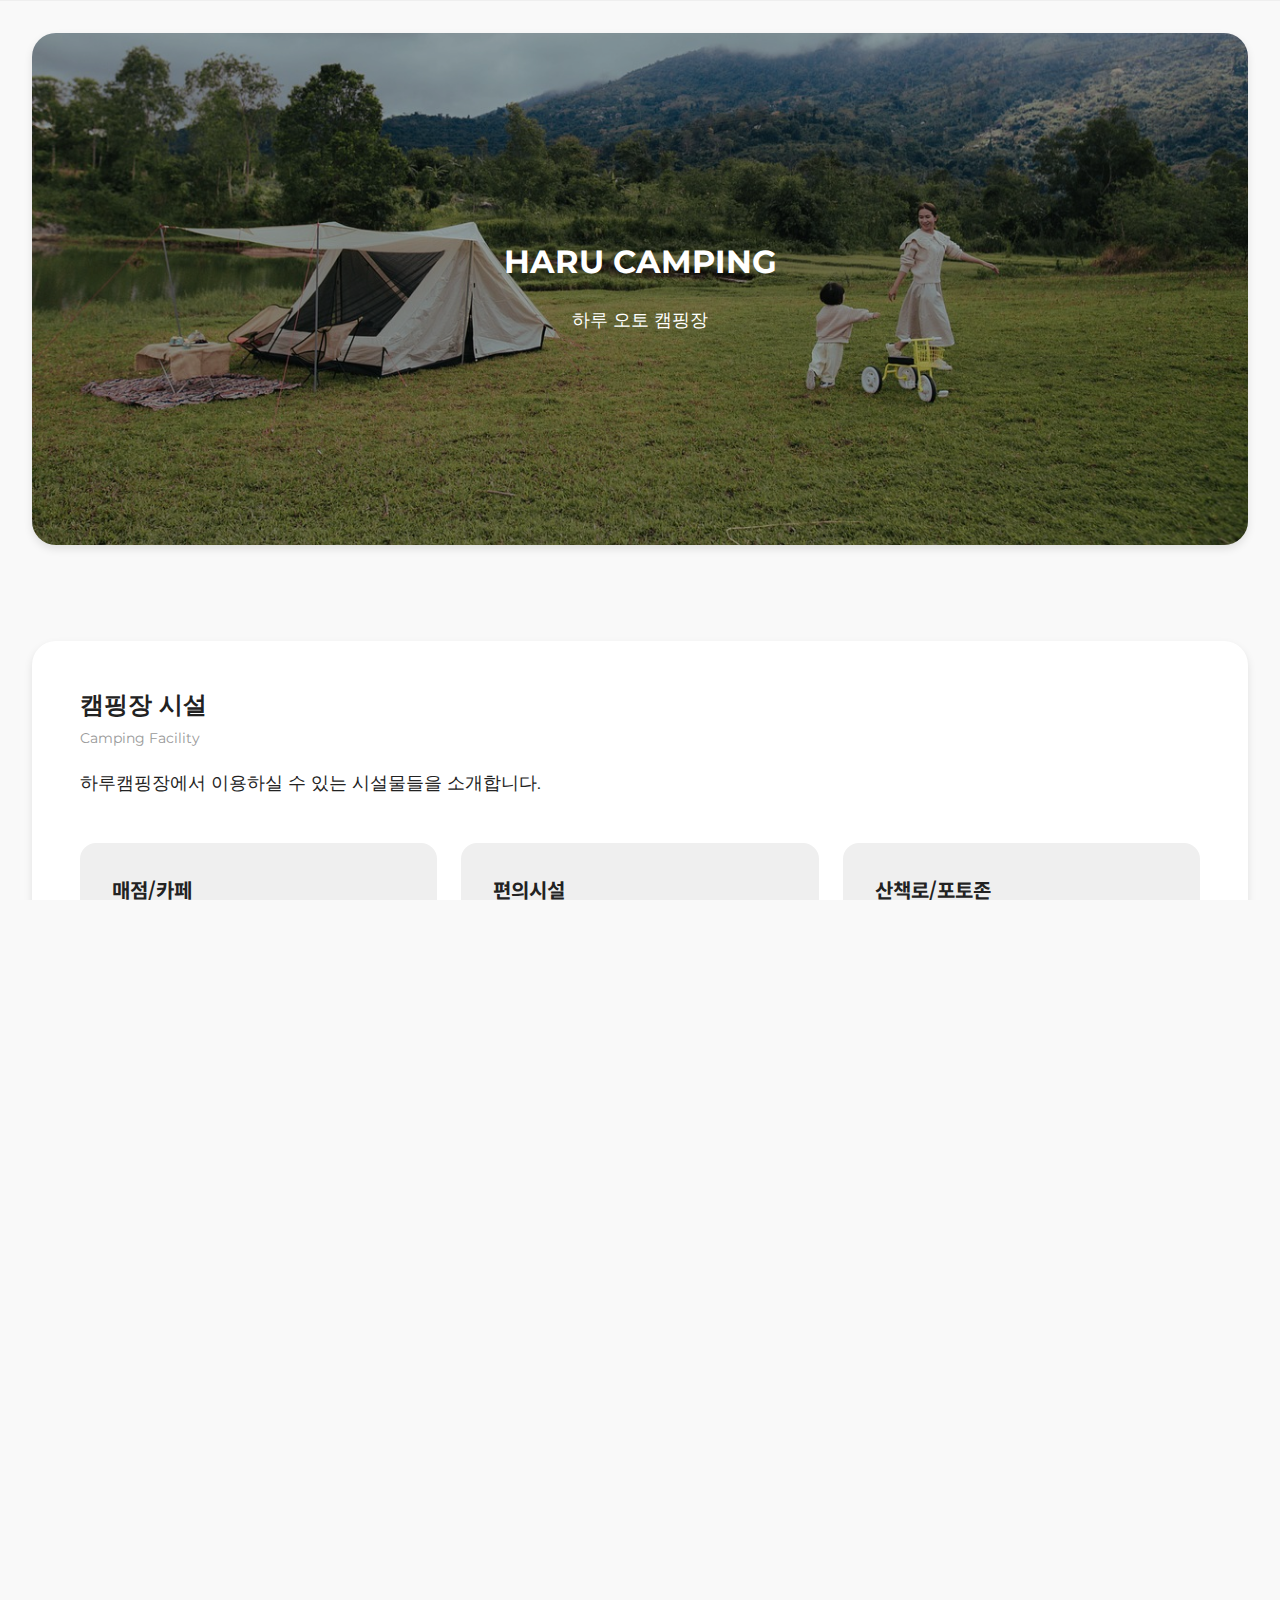
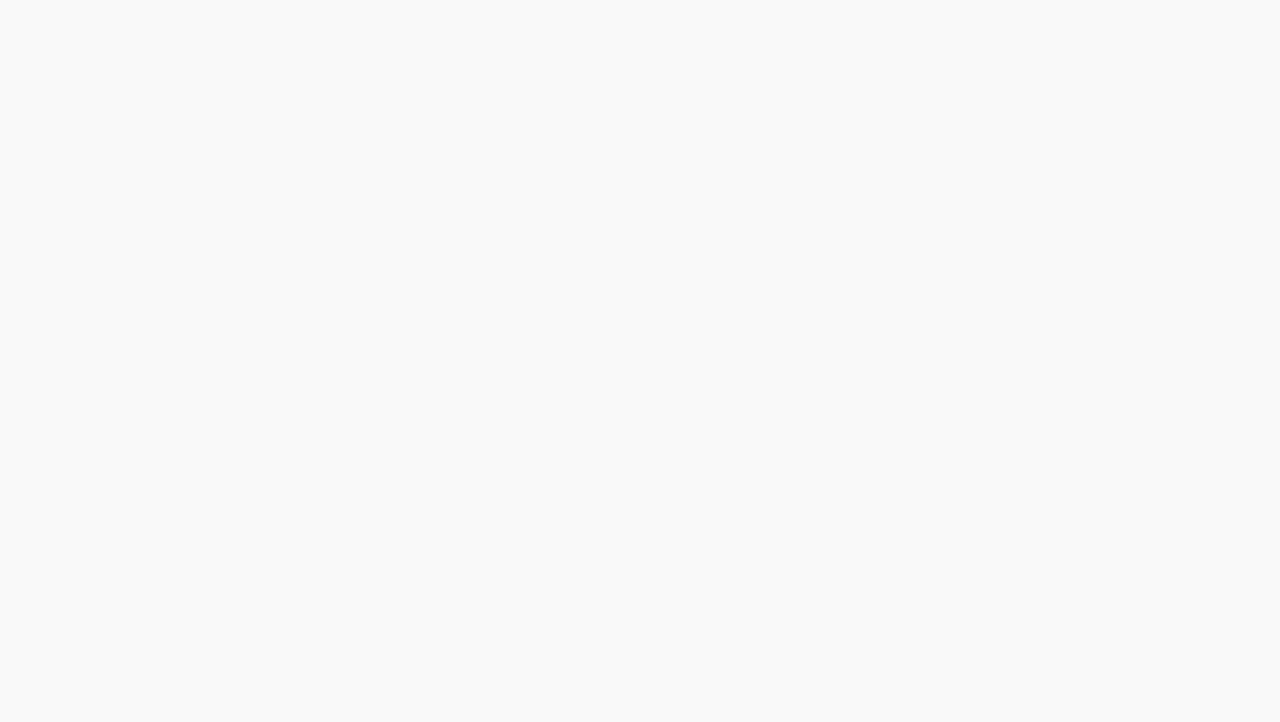
==== commit 856562b8: "modify layout" ====
--- a/index.html
+++ b/index.html
@@ -18,10 +18,10 @@
     <link rel="icon" type="image/png" sizes="32x32" href="images/Haru_auto-camping-logo.svg">
     <link rel="icon" type="image/png" sizes="16x16" href="images/Haru_auto-camping-logo.svg">
 
-    <script type="module">
+    <!-- <script type="module">
         import { initializeRoutes } from './components/routes.js';
         initializeRoutes();
-    </script>
+    </script> -->
 
     <!-- <!- Google Fonts -> -->
     <link rel="stylesheet"
--- a/css/index.css
+++ b/css/index.css
@@ -493,6 +493,8 @@
                         .slogan-wrap{
                             display: flex;
                             flex-direction: column;
+                            justify-content: center;
+                            align-items: center;
                             gap: 16px;
                             
                             
--- a/css/layout.css
+++ b/css/layout.css
@@ -33,6 +33,21 @@
 
         &.sub-banner {
             height: 24rem;
+
+            .banner-title {
+                position: absolute;
+                top: 0;
+                left: 0;
+                transform: translate(0, 0);
+                text-align: left;
+
+                p {
+                    font-size: 1rem;
+                    font-weight: normal;
+                    line-height: 1.5;
+                    /* color: #666; */
+                }
+            }
         }
         
         img{
@@ -42,7 +57,31 @@
             object-position: center;
         }
 
+        .banner-title {
+                position: absolute;
+                top: 50%;
+                left: 50%;
+                transform: translate(-50%, -50%);
+                display: flex;
+                text-align: center;
+                flex-direction: column;
+                padding: 3rem;
+                gap: 24px;
+                width: 100%;
+                font-size: 2rem;
+                font-weight: 600;
+                color: #fff;
+
+                p {
+                    font-size: 1rem;
+                    font-weight: normal;
+                    line-height: 1.5;
+                    /* color: #666; */
+                }
+            }
+
         .inner-container {
+            position: relative;
             display: flex;
             flex-direction: column;
             justify-content: space-between;
@@ -52,22 +91,7 @@
 
             z-index: 1;
 
-            .banner-title {
-                display: flex;
-                flex-direction: column;
-                gap: 24px;
-                width: 100%;
-                font-size: 2rem;
-                font-weight: 600;
-                color: #fff;
-
-                p {
-                    font-size: 1rem;
-                    font-weight: normal;
-                    line-height: 1.5;
-                    /* color: #666; */
-                }
-            }
+            
 
             .reserve-btn {
                 display: flex;
@@ -125,12 +149,13 @@
             justify-content: center;
         }
 
+        
         .inner-container {
             display: flex;
             flex-direction: column;
             justify-content: center;
             gap: 48px;
-
+        
             .content-card {
                 display: flex;
                 flex-direction: column;
@@ -140,21 +165,21 @@
                 background-color: var(--point-bgc);
                 box-shadow: var(--general-box-shadow);
             }
-
+        
             .content-title-wrap {
                 display: flex;
                 flex-direction: column;
                 align-items: flex-start;
                 text-align: center;
                 gap: 24px;
-
+        
                 .content-desc-left {
                     font-size: 1.125rem;
                     color: var(--general-text-color);
                     text-align: left;
                 }
             }
-
+        
             .content-title {
                 display: flex;
                 flex-direction: column;
@@ -165,17 +190,17 @@
                 margin: 0 auto;
                 scroll-margin-top: 160px;
                 color: var(--general-text-color);
-
+        
                 &.content-title-left {
                     align-items: flex-start;
                     text-align: left;
                     margin: 0 auto 0 0;
                 }
-
+        
                 .content-subtitle {
                     font: bold 1.25rem / 1.5 "Noto Sans KR";
                 }
-
+        
                 .content-title-en {
                     font-size: 0.875rem;
                     color: var(--sub-text-color-999);
@@ -184,6 +209,28 @@
                 }
             }
         }
+
+        .category-container {
+            display: flex;
+            flex-direction: column;
+            gap: 64px;
+            padding: 2rem 0;
+            background-color: var(--point-bgc);
+            box-shadow: var(--general-box-shadow);
+            padding: 3rem;
+            border-radius: 1.5rem;
+
+            .content-card {
+                display: flex;
+                flex-direction: column;
+                gap: 3rem;
+                padding: inherit;
+                border-radius: inherit;
+                background-color: inherit;
+                box-shadow: inherit;
+            }
+        }
+
     }
 }
 
@@ -360,10 +407,10 @@
             display: flex;
             flex-wrap: wrap;
             gap: 48px 16px;
-            padding: 48px;
-            background-color: var(--point-bgc);
-            box-shadow: var(--general-box-shadow);
-            border-radius: 2.5rem;
+            /* padding: 48px; */
+            /* background-color: var(--point-bgc); */
+            /* box-shadow: var(--general-box-shadow); */
+            /* border-radius: 2.5rem; */
             color: var(--general-text-color);
 
             .content-title-wrap {
@@ -461,10 +508,16 @@
         .section-inner {
             gap: 64px;
 
+            
+
             .inner-container {
                 gap: 32px;
                 border-radius: 16px;
 
+                .content-description {
+                    gap: 32px;
+                }
+
                 .content-card {
                     gap: 24px;
                     padding: 16px;
@@ -476,6 +529,7 @@
 
                     .card-list {
                         /* gap: 8px; */
+                        flex-direction: column;
 
                         li {
                             width: 100%;
@@ -484,6 +538,18 @@
                     }
                 }
             }
+
+            .category-container {
+                padding: 24px;
+                border-radius: 16px;
+                gap: 32px;
+
+                .content-card {
+                    padding: 0;
+                    border-radius: 16px;
+                    gap: 32px;
+                }
+            }
         }
     }
 }
